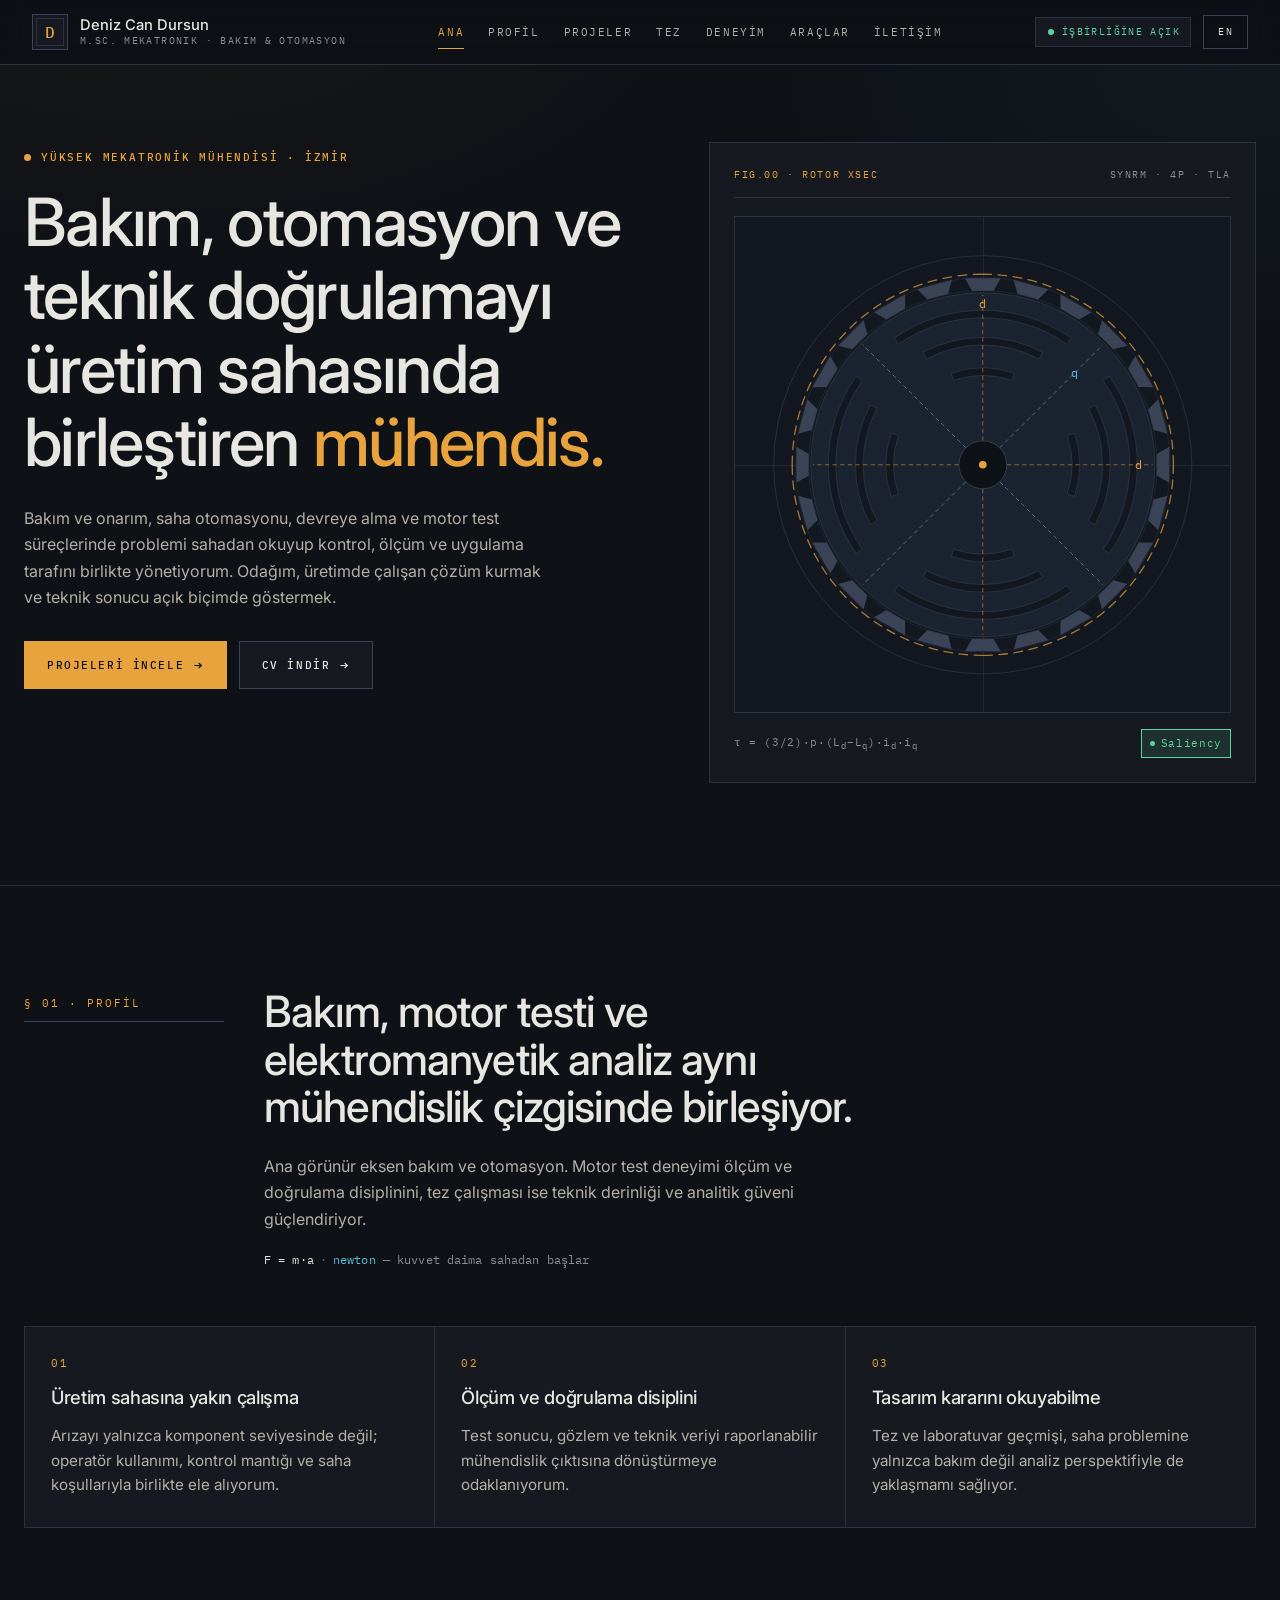
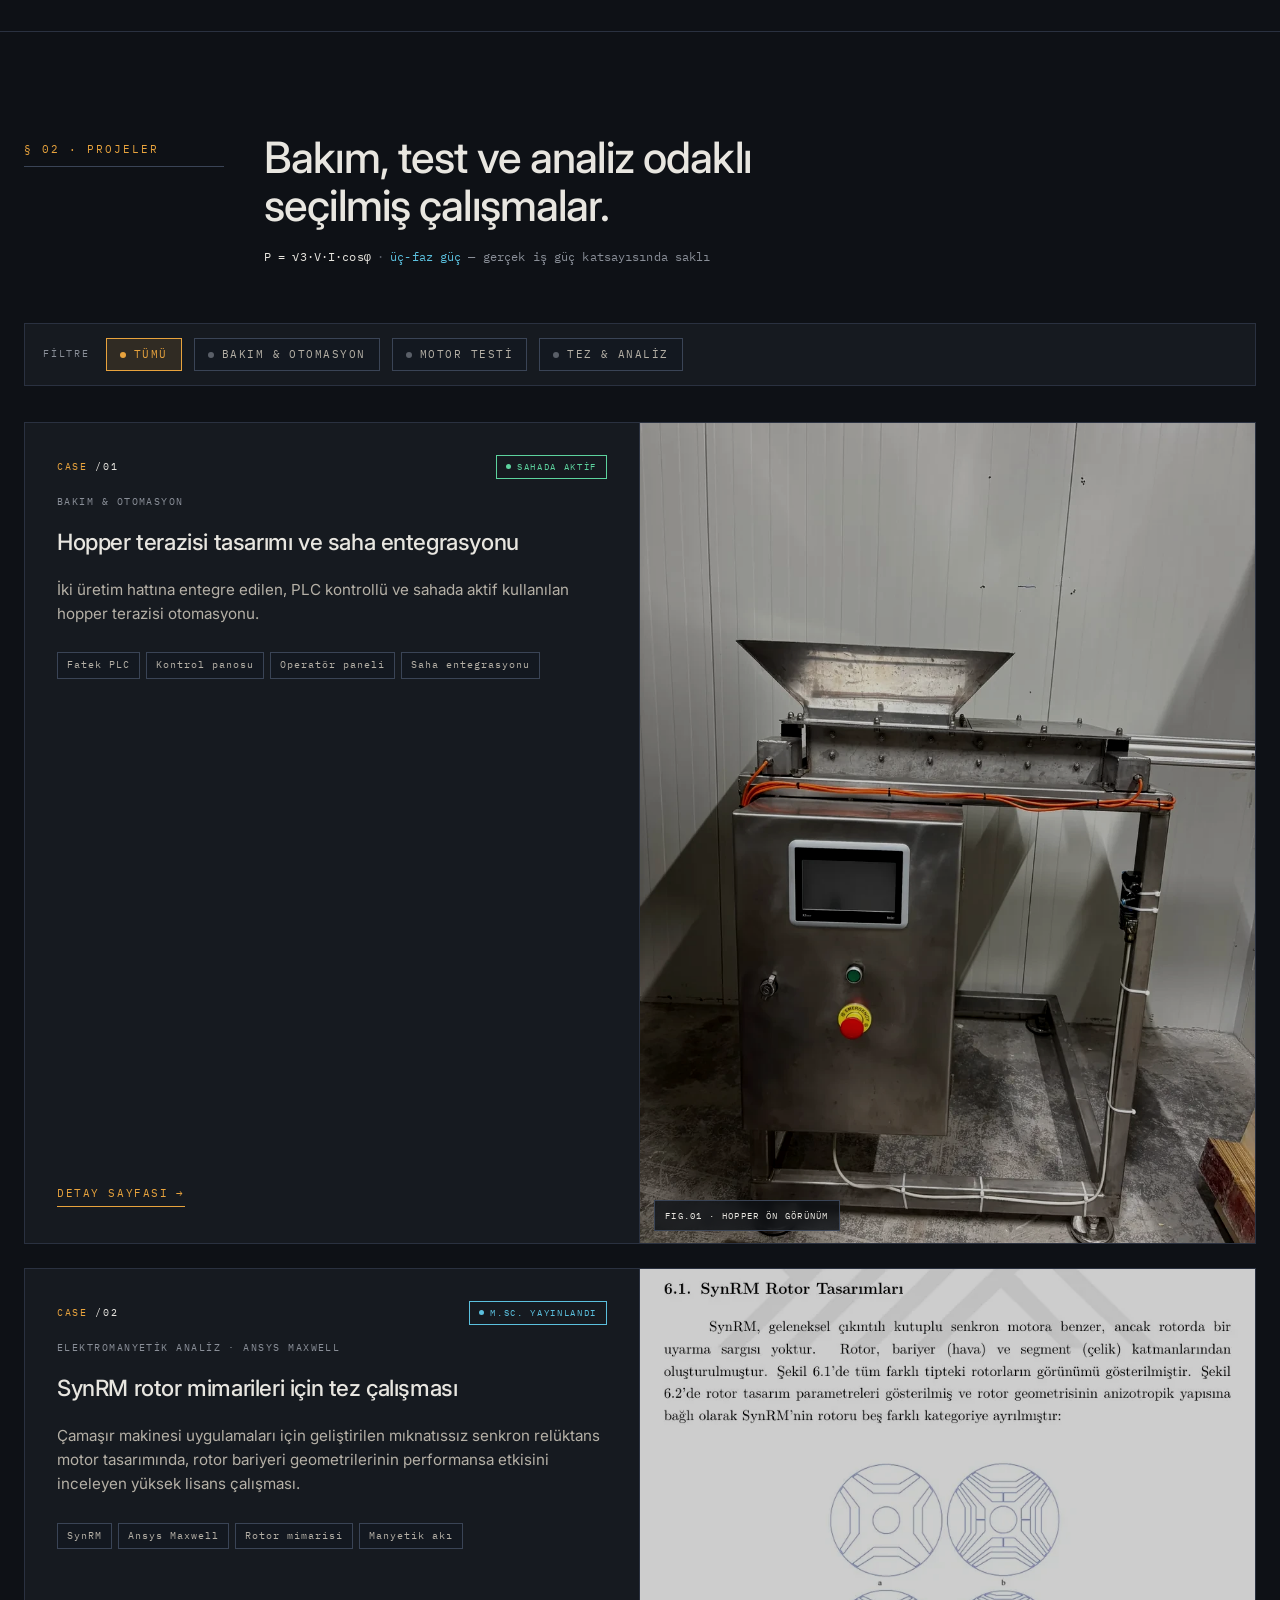
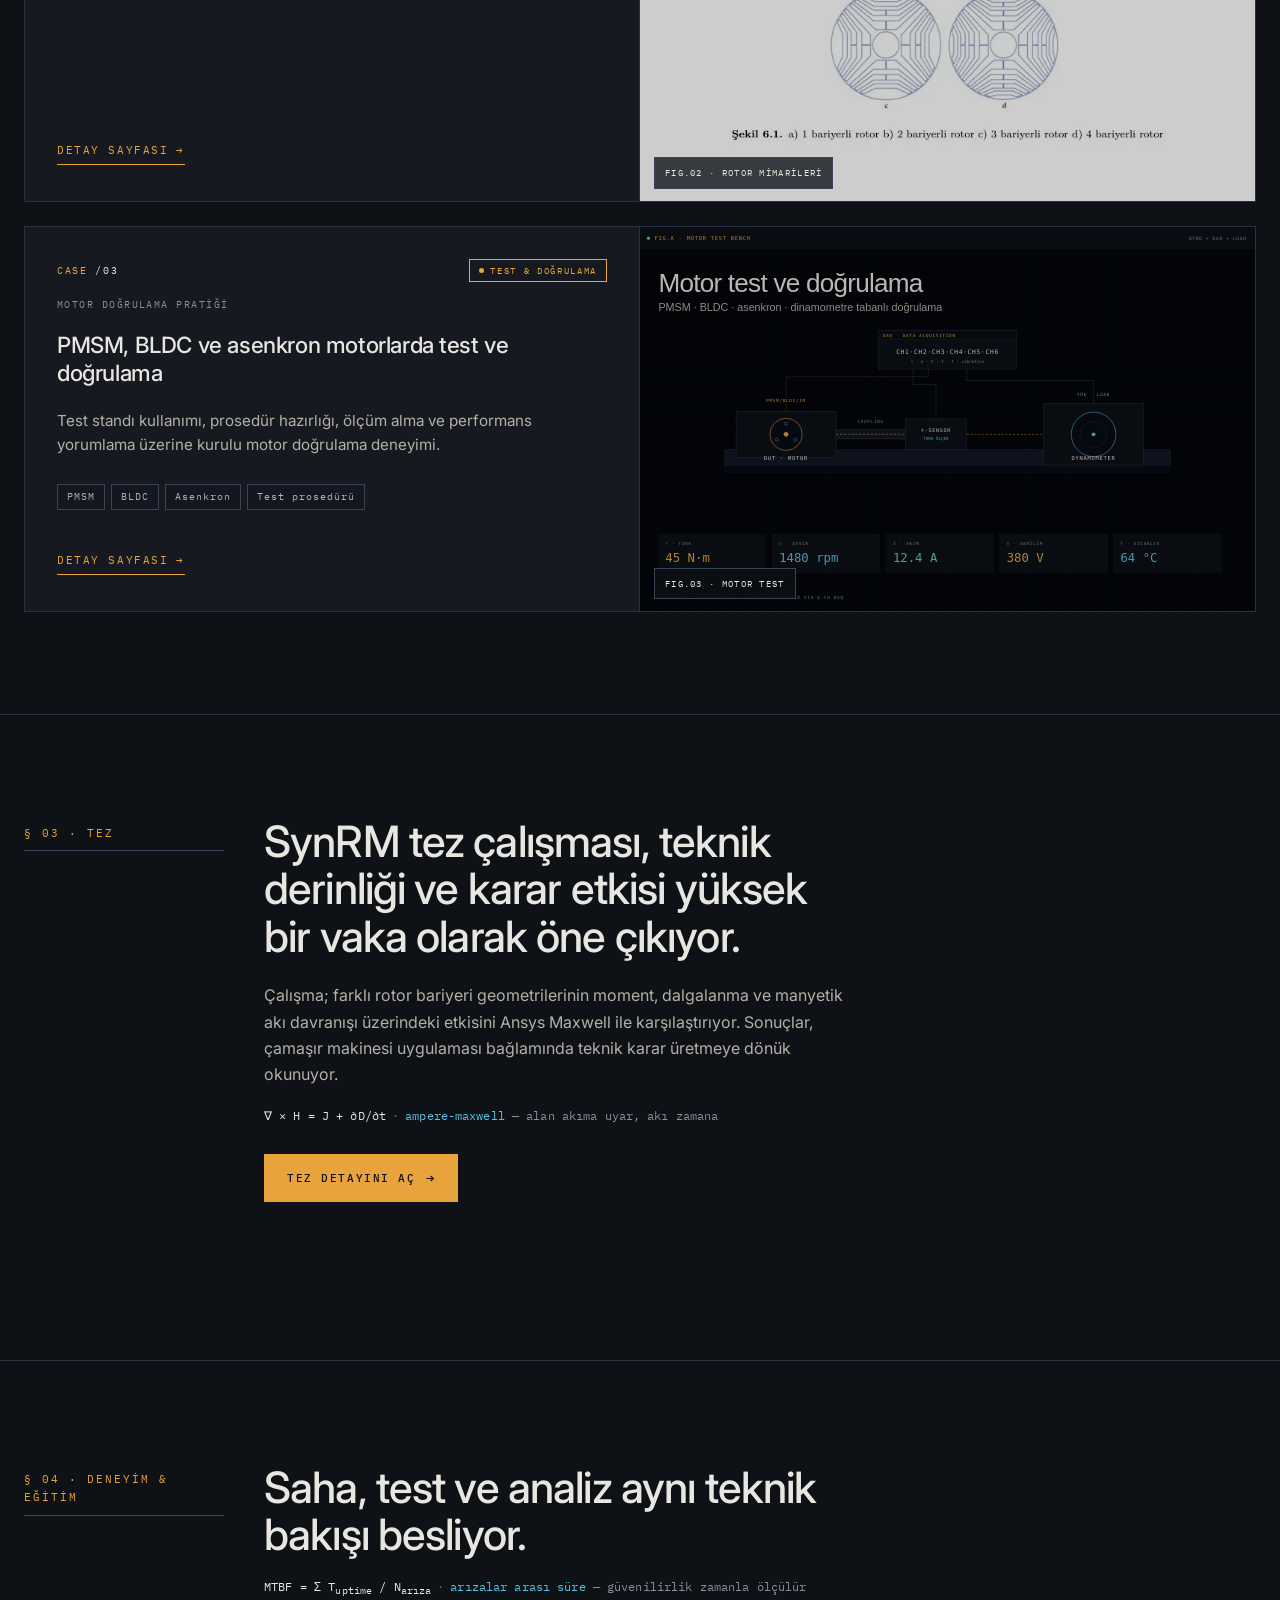
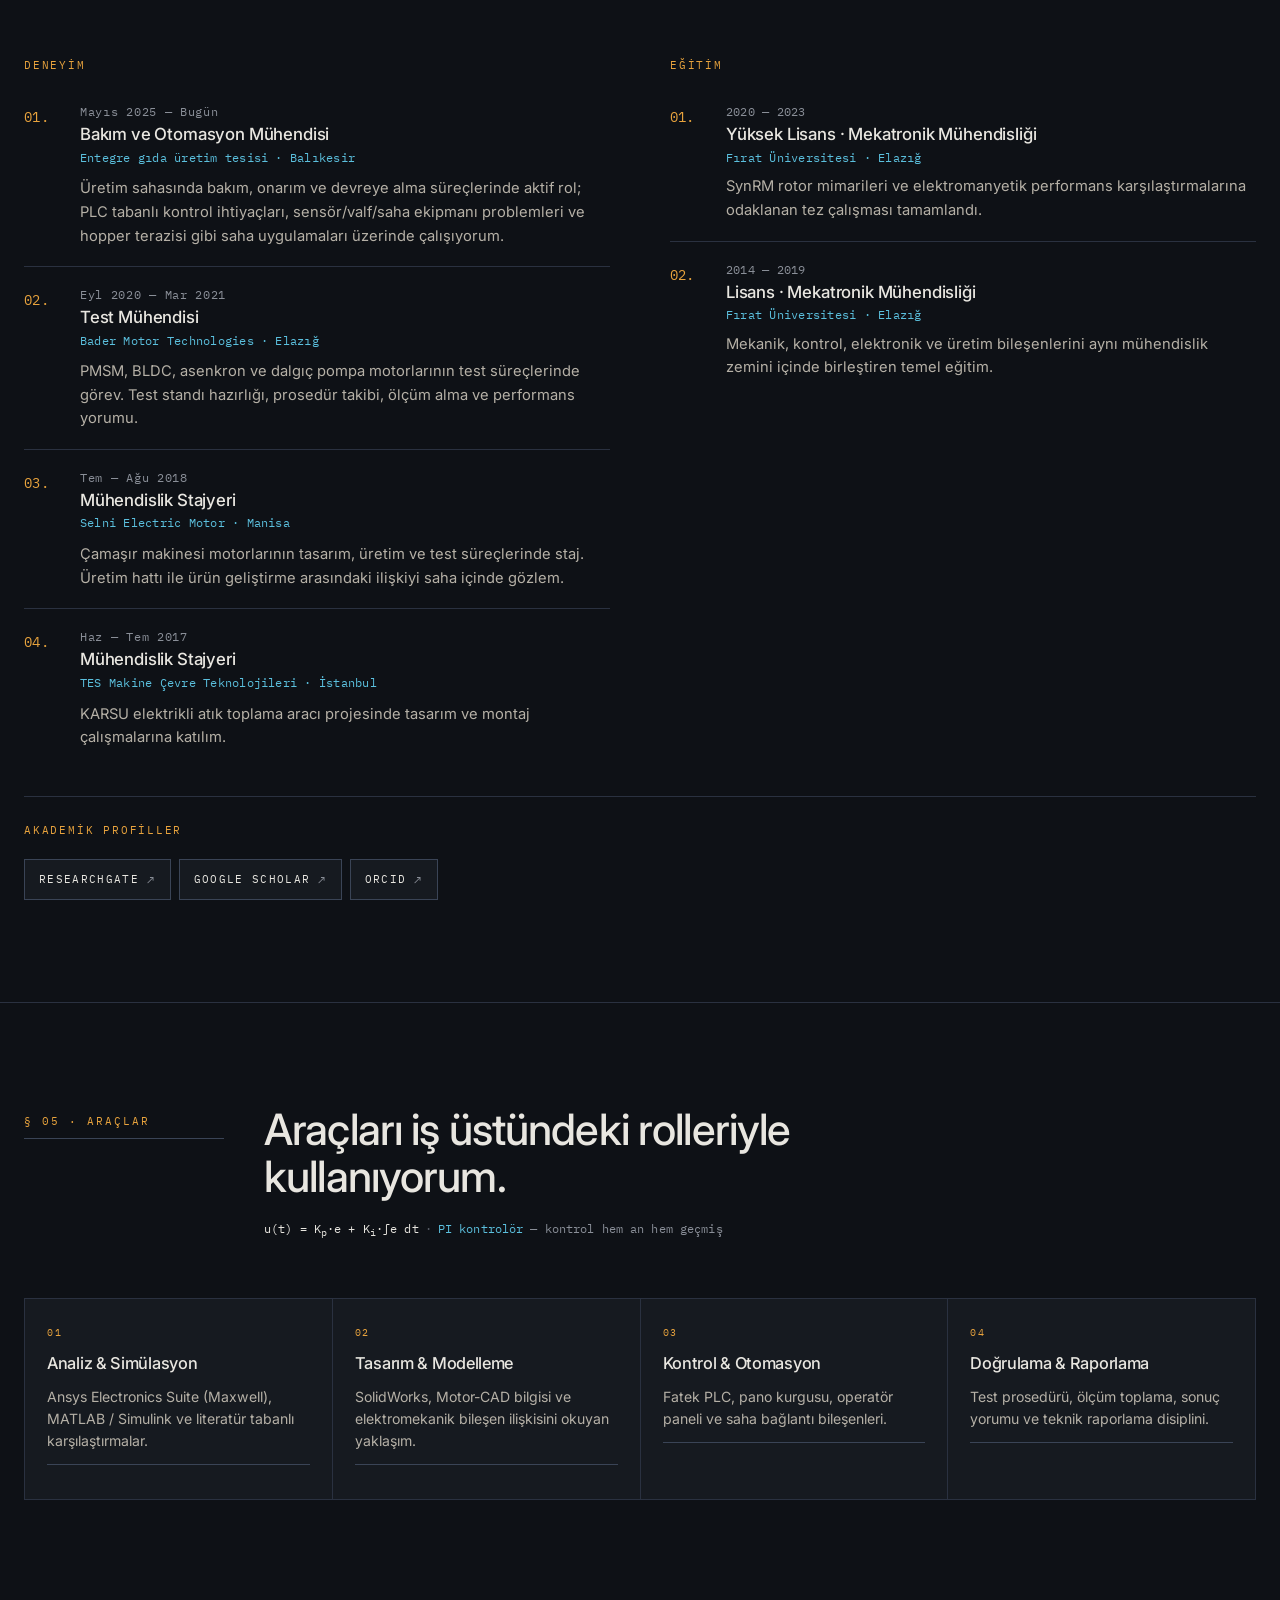
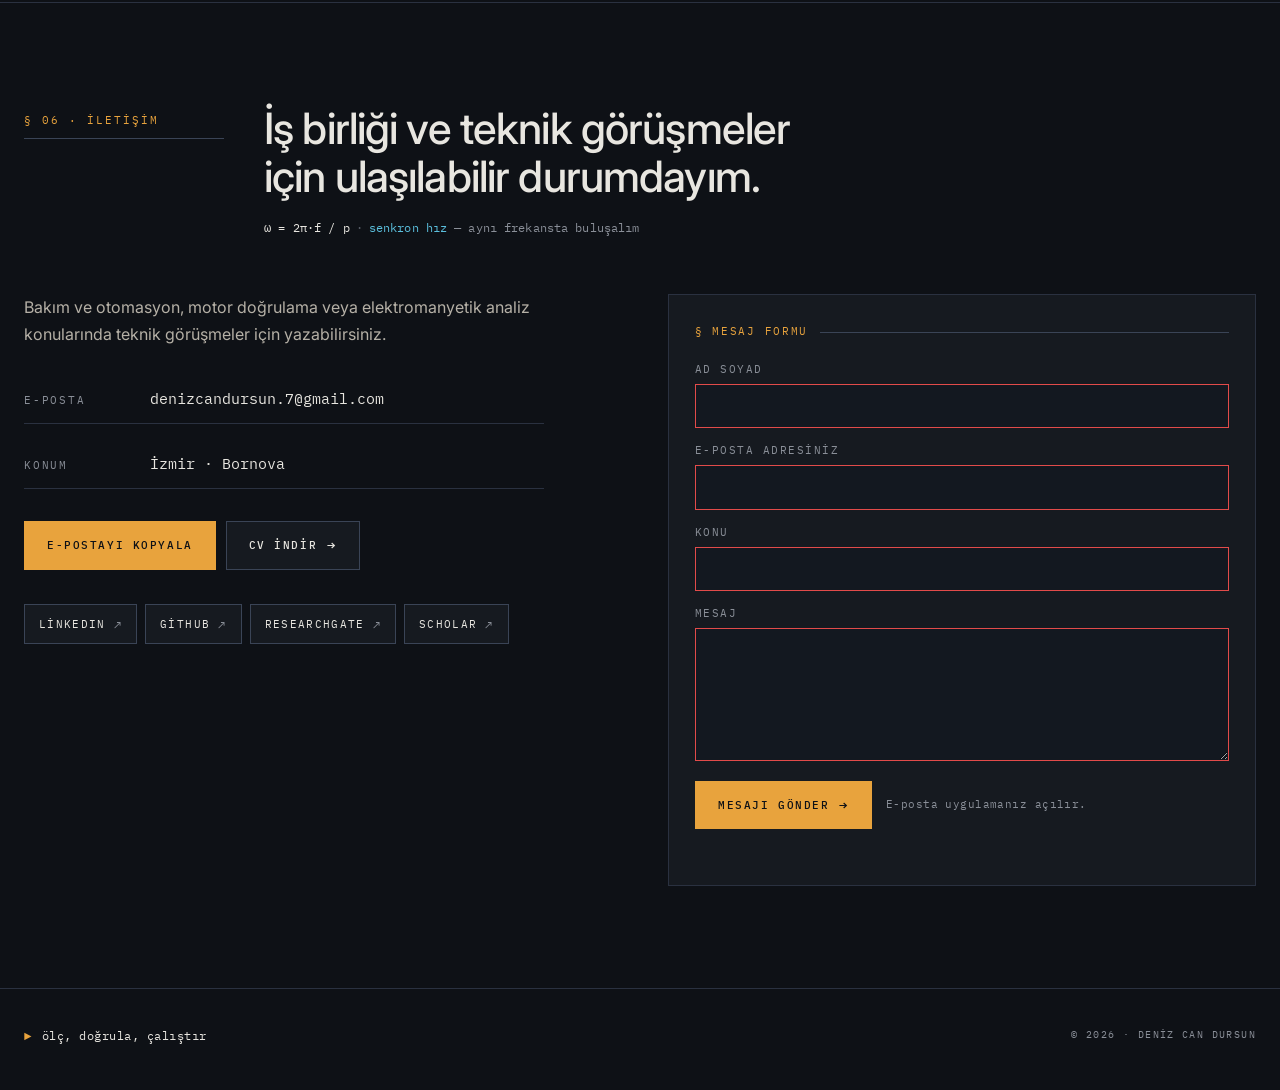
==== index.html @ 097ee840 "first commit" ====
<!DOCTYPE html>
<html lang="tr">
<head>
<meta charset="UTF-8" />
<meta name="viewport" content="width=device-width, initial-scale=1.0" />
<title>Deniz Can Dursun · Yüksek Mekatronik Mühendisi · Bakım ve Otomasyon</title>
<meta name="description" content="Bakım ve onarım, saha otomasyonu, devreye alma, motor testi ve elektromanyetik analiz odaklı mühendislik portfolyosu." />
<meta name="theme-color" content="#0E1116" />
<meta name="author" content="Deniz Can Dursun" />

<meta property="og:title" content="Deniz Can Dursun · Yüksek Mekatronik Mühendisi" />
<meta property="og:description" content="Bakım ve onarım, saha otomasyonu, devreye alma, motor testi ve elektromanyetik analiz odaklı mühendislik portfolyosu." />
<meta property="og:type" content="website" />
<meta property="og:url" content="https://denizcandursun.github.io/" />
<meta property="og:image" content="https://denizcandursun.github.io/assets/images/og/portfolio-cover.png" />
<meta property="og:locale" content="tr_TR" />

<meta name="twitter:card" content="summary_large_image" />
<meta name="twitter:title" content="Deniz Can Dursun · Yüksek Mekatronik Mühendisi" />
<meta name="twitter:description" content="Bakım ve onarım, saha otomasyonu, devreye alma, motor testi ve elektromanyetik analiz odaklı mühendislik portfolyosu." />

<link rel="canonical" href="https://denizcandursun.github.io/" />
<link rel="alternate" hreflang="tr" href="https://denizcandursun.github.io/" />
<link rel="alternate" hreflang="en" href="https://denizcandursun.github.io/en/" />
<link rel="alternate" hreflang="x-default" href="https://denizcandursun.github.io/" />

<link rel="icon" type="image/svg+xml" href="assets/images/favicon.svg" />
<link rel="preconnect" href="https://fonts.googleapis.com" />
<link rel="preconnect" href="https://fonts.gstatic.com" crossorigin />
<link href="https://fonts.googleapis.com/css2?family=Inter:wght@400;500;600&family=IBM+Plex+Mono:wght@400;500&display=swap" rel="stylesheet" />
<link rel="stylesheet" href="assets/css/site.css" />
<script defer src="assets/js/site.js"></script>

<script type="application/ld+json">
{"@context":"https://schema.org","@type":"Person","name":"Deniz Can Dursun","url":"https://denizcandursun.github.io/","jobTitle":"Yüksek Mekatronik Mühendisi · Bakım ve Otomasyon Mühendisi","description":"Bakım ve onarım, saha otomasyonu, devreye alma, motor testi ve elektromanyetik analiz odaklı mühendislik portfolyosu.","email":"mailto:denizcandursun.7@gmail.com","sameAs":["https://www.linkedin.com/in/deniz-can-dursun/","https://github.com/Denizcandursun","https://www.researchgate.net/profile/Deniz-Dursun?ev=hdr_xprf","https://orcid.org/0000-0001-8718-169X","https://scholar.google.com/citations?user=Bps6V8AAAAAJ"],"knowsAbout":["Maintenance Engineering","Industrial Automation","PLC-based Control","Motor Testing","Synchronous Reluctance Motor Analysis","Ansys Maxwell"]}
</script>
</head>
<body data-page="home">

<a class="skip-link" href="#pageRoot">İçeriğe geç</a>

<header class="topbar">
  <a class="brand" href="index.html" aria-label="Deniz Can Dursun · Ana Sayfa">
    <span class="brand-mark" aria-hidden="true">D</span>
    <span class="brand-text">
      <span class="brand-name">Deniz Can Dursun</span>
      <span class="brand-role">M.Sc. Mekatronik · Bakım &amp; Otomasyon</span>
    </span>
  </a>
  <nav class="desktop-nav" aria-label="Birincil gezinme">
    <a class="nav-link is-active" href="#home" data-section="home">Ana</a>
    <a class="nav-link" href="#profile" data-section="profile">Profil</a>
    <a class="nav-link" href="#projects" data-section="projects">Projeler</a>
    <a class="nav-link" href="#thesis" data-section="thesis">Tez</a>
    <a class="nav-link" href="#experience" data-section="experience">Deneyim</a>
    <a class="nav-link" href="#toolkit" data-section="toolkit">Araçlar</a>
    <a class="nav-link" href="#contact" data-section="contact">İletişim</a>
  </nav>
  <div class="topbar-actions">
    <span class="sys-status" aria-label="Sistem durumu">İşbirliğine açık</span>
    <a class="lang-toggle" href="en/index.html">EN</a>
    <button class="menu-toggle" id="menuToggle" type="button" aria-expanded="false" aria-controls="mobileDrawer" aria-label="Menü">
      <span></span><span></span><span></span>
    </button>
  </div>
</header>

<div class="mobile-drawer" id="mobileDrawer" data-open="false">
  <nav aria-label="Mobil gezinme">
    <a class="nav-link" href="#home" data-section="home">Ana</a>
    <a class="nav-link" href="#profile" data-section="profile">Profil</a>
    <a class="nav-link" href="#projects" data-section="projects">Projeler</a>
    <a class="nav-link" href="#thesis" data-section="thesis">Tez</a>
    <a class="nav-link" href="#experience" data-section="experience">Deneyim</a>
    <a class="nav-link" href="#toolkit" data-section="toolkit">Araçlar</a>
    <a class="nav-link" href="#contact" data-section="contact">İletişim</a>
  </nav>
</div>

<main id="pageRoot">

  <!-- ========================= HERO ========================= -->
  <section class="hero" id="home">
    <div class="container">
      <div class="hero-grid">
        <div class="hero-copy reveal">
          <div class="eyebrow">Yüksek Mekatronik Mühendisi · İzmir</div>
          <h1>Bakım, otomasyon ve teknik doğrulamayı üretim sahasında birleştiren <span class="amber">mühendis.</span></h1>
          <p class="lead">Bakım ve onarım, saha otomasyonu, devreye alma ve motor test süreçlerinde problemi sahadan okuyup kontrol, ölçüm ve uygulama tarafını birlikte yönetiyorum. Odağım, üretimde çalışan çözüm kurmak ve teknik sonucu açık biçimde göstermek.</p>

          <div class="hero-actions">
            <a class="btn btn-primary" href="#projects">Projeleri incele</a>
            <a class="btn" href="assets/docs/cv/deniz-can-dursun-cv-tr.pdf" download>CV indir</a>
          </div>
        </div>

        <aside class="hero-panel reveal" aria-label="SynRM rotor kesidi şematiği">
          <div class="hero-panel-head">
            <span class="id">FIG.00 · ROTOR XSEC</span>
            <span class="meta">SynRM · 4P · TLA</span>
          </div>
          <div class="hero-panel-frame">
            <svg class="rotor-svg" viewBox="0 0 400 400" role="img" aria-label="4 kutuplu senkron relüktans motor rotor kesidi şematiği, akı bariyerleri ve d-q eksenleriyle">
              <title>SynRM rotor kesidi</title>
              <desc>4 kutuplu senkron relüktans motor rotor kesidi: 24 stator dişi, 4 d-ekseni (turuncu) ve 4 q-ekseni (camgöbeği) dashed çizgilerle, her kutupta 3 nested akı bariyeri.</desc>

              <circle cx="200" cy="200" r="192" fill="none" stroke="var(--rule-strong)" stroke-width="0.5"/>
              <circle cx="200" cy="200" r="172" fill="none" stroke="var(--rule)" stroke-width="0.5"/>
              <g class="stator">
                <path d="M183.5 28.8L216.5 28.8L209.8 40.3L190.2 40.3Z" class="stator-tooth"/>
                <path d="M228.4 30.4L260.2 38.9L250.8 48.3L231.9 43.2Z" class="stator-tooth"/>
                <path d="M271.3 43.5L299.9 60.0L288.3 66.6L271.4 56.8Z" class="stator-tooth"/>
                <path d="M309.4 67.3L332.7 90.6L319.8 94.0L306.0 80.2Z" class="stator-tooth"/>
                <path d="M340.0 100.1L356.5 128.7L343.2 128.6L333.4 111.7Z" class="stator-tooth"/>
                <path d="M361.1 139.8L369.6 171.6L356.8 168.1L351.7 149.2Z" class="stator-tooth"/>
                <path d="M371.2 183.5L371.2 216.5L359.7 209.8L359.7 190.2Z" class="stator-tooth"/>
                <path d="M369.6 228.4L361.1 260.2L351.7 250.8L356.8 231.9Z" class="stator-tooth"/>
                <path d="M356.5 271.3L340.0 299.9L333.4 288.3L343.2 271.4Z" class="stator-tooth"/>
                <path d="M332.7 309.4L309.4 332.7L306.0 319.8L319.8 306.0Z" class="stator-tooth"/>
                <path d="M299.9 340.0L271.3 356.5L271.4 343.2L288.3 333.4Z" class="stator-tooth"/>
                <path d="M260.2 361.1L228.4 369.6L231.9 356.8L250.8 351.7Z" class="stator-tooth"/>
                <path d="M216.5 371.2L183.5 371.2L190.2 359.7L209.8 359.7Z" class="stator-tooth"/>
                <path d="M171.6 369.6L139.8 361.1L149.2 351.7L168.1 356.8Z" class="stator-tooth"/>
                <path d="M128.7 356.5L100.1 340.0L111.7 333.4L128.6 343.2Z" class="stator-tooth"/>
                <path d="M90.6 332.7L67.3 309.4L80.2 306.0L94.0 319.8Z" class="stator-tooth"/>
                <path d="M60.0 299.9L43.5 271.3L56.8 271.4L66.6 288.3Z" class="stator-tooth"/>
                <path d="M38.9 260.2L30.4 228.4L43.2 231.9L48.3 250.8Z" class="stator-tooth"/>
                <path d="M28.8 216.5L28.8 183.5L40.3 190.2L40.3 209.8Z" class="stator-tooth"/>
                <path d="M30.4 171.6L38.9 139.8L48.3 149.2L43.2 168.1Z" class="stator-tooth"/>
                <path d="M43.5 128.7L60.0 100.1L66.6 111.7L56.8 128.6Z" class="stator-tooth"/>
                <path d="M67.3 90.6L90.6 67.3L94.0 80.2L80.2 94.0Z" class="stator-tooth"/>
                <path d="M100.1 60.0L128.7 43.5L128.6 56.8L111.7 66.6Z" class="stator-tooth"/>
                <path d="M139.8 38.9L171.6 30.4L168.1 43.2L149.2 48.3Z" class="stator-tooth"/>
              </g>
              <circle cx="200" cy="200" r="160" fill="none" stroke="var(--rule)" stroke-width="0.5"/>
              <circle cx="200" cy="200" r="158" class="rotor-iron"/>
              <path d="M118.6 83.7A142 142 0 0 1 281.4 83.7L277.4 89.4A135 135 0 0 0 122.6 89.4Z" class="flux-barrier"/>
              <path d="M145.1 96.7A117 117 0 0 1 254.9 96.7L251.6 102.9A110 110 0 0 0 148.4 102.9Z" class="flux-barrier"/>
              <path d="M171.0 115.8A89 89 0 0 1 229.0 115.8L226.7 122.5A82 82 0 0 0 173.3 122.5Z" class="flux-barrier"/>
              <path d="M316.3 118.6A142 142 0 0 1 316.3 281.4L310.6 277.4A135 135 0 0 0 310.6 122.6Z" class="flux-barrier"/>
              <path d="M303.3 145.1A117 117 0 0 1 303.3 254.9L297.1 251.6A110 110 0 0 0 297.1 148.4Z" class="flux-barrier"/>
              <path d="M284.2 171.0A89 89 0 0 1 284.2 229.0L277.5 226.7A82 82 0 0 0 277.5 173.3Z" class="flux-barrier"/>
              <path d="M281.4 316.3A142 142 0 0 1 118.6 316.3L122.6 310.6A135 135 0 0 0 277.4 310.6Z" class="flux-barrier"/>
              <path d="M254.9 303.3A117 117 0 0 1 145.1 303.3L148.4 297.1A110 110 0 0 0 251.6 297.1Z" class="flux-barrier"/>
              <path d="M229.0 284.2A89 89 0 0 1 171.0 284.2L173.3 277.5A82 82 0 0 0 226.7 277.5Z" class="flux-barrier"/>
              <path d="M83.7 281.4A142 142 0 0 1 83.7 118.6L89.4 122.6A135 135 0 0 0 89.4 277.4Z" class="flux-barrier"/>
              <path d="M96.7 254.9A117 117 0 0 1 96.7 145.1L102.9 148.4A110 110 0 0 0 102.9 251.6Z" class="flux-barrier"/>
              <path d="M115.8 229.0A89 89 0 0 1 115.8 171.0L122.5 173.3A82 82 0 0 0 122.5 226.7Z" class="flux-barrier"/>
              <line x1="200" y1="178" x2="200" y2="44" class="axis-d"/>
              <line x1="222" y1="200" x2="356" y2="200" class="axis-d"/>
              <line x1="200" y1="222" x2="200" y2="356" class="axis-d"/>
              <line x1="178" y1="200" x2="44" y2="200" class="axis-d"/>
              <line x1="215.6" y1="184.4" x2="310.3" y2="89.7" class="axis-q"/>
              <line x1="215.6" y1="215.6" x2="310.3" y2="310.3" class="axis-q"/>
              <line x1="184.4" y1="215.6" x2="89.7" y2="310.3" class="axis-q"/>
              <line x1="184.4" y1="184.4" x2="89.7" y2="89.7" class="axis-q"/>
              <path d="M200 25A175 175 0 0 1 375 200" class="flux-line"/>
              <path d="M375 200A175 175 0 0 1 200 375" class="flux-line delay1"/>
              <path d="M200 375A175 175 0 0 1 25 200" class="flux-line delay2"/>
              <path d="M25 200A175 175 0 0 1 200 25" class="flux-line delay3"/>
              <circle cx="200" cy="200" r="22" fill="var(--bg)" stroke="var(--rule-strong)" stroke-width="0.8"/>
              <circle cx="200" cy="200" r="3.5" class="center-mark"/>
              <text x="200" y="56" class="axis-label d" text-anchor="middle">d</text>
              <text x="344" y="200" class="axis-label d" text-anchor="middle" dominant-baseline="central">d</text>
              <text x="285" y="115" class="axis-label q" text-anchor="middle" dominant-baseline="central">q</text>
            </svg>
          </div>
          <div class="hero-panel-foot">
            <span><span class="eq">τ = (3/2)·p·(L<sub>d</sub>−L<sub>q</sub>)·i<sub>d</sub>·i<sub>q</sub></span></span>
            <span class="badge">Saliency</span>
          </div>
        </aside>
      </div>
    </div>
  </section>

  <!-- ========================= PROFİL ========================= -->
  <section class="profile-section" id="profile">
    <div class="container">
      <div class="section-head">
        <div class="panel-tab">
          <span class="panel-tab-num">§ 01 · PROFİL</span>
          <span class="panel-tab-bar"></span>
        </div>
        <div class="section-title reveal">
          <h2>Bakım, motor testi ve elektromanyetik analiz aynı mühendislik çizgisinde birleşiyor.</h2>
          <p class="lead">Ana görünür eksen bakım ve otomasyon. Motor test deneyimi ölçüm ve doğrulama disiplinini, tez çalışması ise teknik derinliği ve analitik güveni güçlendiriyor.</p>
          <div class="signature">
            <span class="eq">F = m·a</span><span class="dash">·</span><span class="term">newton</span> — kuvvet daima sahadan başlar
          </div>
        </div>
      </div>

      <div class="focus-grid">
        <article class="focus-card reveal" data-num="01">
          <h3>Üretim sahasına yakın çalışma</h3>
          <p>Arızayı yalnızca komponent seviyesinde değil; operatör kullanımı, kontrol mantığı ve saha koşullarıyla birlikte ele alıyorum.</p>
        </article>
        <article class="focus-card reveal" data-num="02">
          <h3>Ölçüm ve doğrulama disiplini</h3>
          <p>Test sonucu, gözlem ve teknik veriyi raporlanabilir mühendislik çıktısına dönüştürmeye odaklanıyorum.</p>
        </article>
        <article class="focus-card reveal" data-num="03">
          <h3>Tasarım kararını okuyabilme</h3>
          <p>Tez ve laboratuvar geçmişi, saha problemine yalnızca bakım değil analiz perspektifiyle de yaklaşmamı sağlıyor.</p>
        </article>
      </div>
    </div>
  </section>

  <!-- ========================= PROJELER ========================= -->
  <section class="projects-section" id="projects">
    <div class="container">
      <div class="section-head">
        <div class="panel-tab">
          <span class="panel-tab-num">§ 02 · PROJELER</span>
          <span class="panel-tab-bar"></span>
        </div>
        <div class="section-title reveal">
          <h2>Bakım, test ve analiz odaklı seçilmiş çalışmalar.</h2>
          <div class="signature">
            <span class="eq">P = √3·V·I·cosφ</span><span class="dash">·</span><span class="term">üç-faz güç</span> — gerçek iş güç katsayısında saklı
          </div>
        </div>
      </div>

      <div class="projects-toolbar" role="toolbar" aria-label="Proje filtresi">
        <span class="toolbar-label">Filtre</span>
        <button class="filter-btn" type="button" data-filter="all" aria-pressed="true">Tümü</button>
        <button class="filter-btn" type="button" data-filter="automation" aria-pressed="false">Bakım &amp; Otomasyon</button>
        <button class="filter-btn" type="button" data-filter="testing" aria-pressed="false">Motor Testi</button>
        <button class="filter-btn" type="button" data-filter="analysis" aria-pressed="false">Tez &amp; Analiz</button>
      </div>

      <div class="project-list">

        <article class="project-card reveal" data-category="automation">
          <div class="project-text">
            <div class="project-card-head">
              <span class="project-num">CASE <span>/01</span></span>
              <span class="project-status commissioned">Sahada aktif</span>
            </div>
            <div class="project-kicker">Bakım &amp; Otomasyon</div>
            <h3>Hopper terazisi tasarımı ve saha entegrasyonu</h3>
            <p class="project-summary">İki üretim hattına entegre edilen, PLC kontrollü ve sahada aktif kullanılan hopper terazisi otomasyonu.</p>
            <div class="project-tags">
              <span class="project-tag">Fatek PLC</span>
              <span class="project-tag">Kontrol panosu</span>
              <span class="project-tag">Operatör paneli</span>
              <span class="project-tag">Saha entegrasyonu</span>
            </div>
            <a class="project-cta" href="projects/hopper-scale.html">Detay sayfası</a>
          </div>
          <figure class="project-visual">
            <img src="assets/images/projects/hooper-front.webp" alt="Hopper terazisi tasarımı" loading="lazy" width="800" height="600" />
            <figcaption class="visual-caption">
              <span>FIG.01 · HOPPER ÖN GÖRÜNÜM</span>
            </figcaption>
          </figure>
        </article>

        <article class="project-card reveal" data-category="analysis">
          <div class="project-text">
            <div class="project-card-head">
              <span class="project-num">CASE <span>/02</span></span>
              <span class="project-status analysis">M.Sc. yayınlandı</span>
            </div>
            <div class="project-kicker">Elektromanyetik analiz · Ansys Maxwell</div>
            <h3>SynRM rotor mimarileri için tez çalışması</h3>
            <p class="project-summary">Çamaşır makinesi uygulamaları için geliştirilen mıknatıssız senkron relüktans motor tasarımında, rotor bariyeri geometrilerinin performansa etkisini inceleyen yüksek lisans çalışması.</p>
            <div class="project-tags">
              <span class="project-tag">SynRM</span>
              <span class="project-tag">Ansys Maxwell</span>
              <span class="project-tag">Rotor mimarisi</span>
              <span class="project-tag">Manyetik akı</span>
            </div>
            <a class="project-cta" href="projects/synrm-thesis-case-study.html">Detay sayfası</a>
          </div>
          <figure class="project-visual">
            <img src="assets/images/projects/thesis-rotor-architectures.webp" alt="SynRM rotor mimarileri" loading="lazy" width="800" height="600" />
            <figcaption class="visual-caption">
              <span>FIG.02 · ROTOR MİMARİLERİ</span>
            </figcaption>
          </figure>
        </article>

        <article class="project-card reveal" data-category="testing">
          <div class="project-text">
            <div class="project-card-head">
              <span class="project-num">CASE <span>/03</span></span>
              <span class="project-status testing">Test &amp; doğrulama</span>
            </div>
            <div class="project-kicker">Motor doğrulama pratiği</div>
            <h3>PMSM, BLDC ve asenkron motorlarda test ve doğrulama</h3>
            <p class="project-summary">Test standı kullanımı, prosedür hazırlığı, ölçüm alma ve performans yorumlama üzerine kurulu motor doğrulama deneyimi.</p>
            <div class="project-tags">
              <span class="project-tag">PMSM</span>
              <span class="project-tag">BLDC</span>
              <span class="project-tag">Asenkron</span>
              <span class="project-tag">Test prosedürü</span>
            </div>
            <a class="project-cta" href="projects/motor-testing-work.html">Detay sayfası</a>
          </div>
          <figure class="project-visual">
            <img src="assets/images/projects/motor-testing-hero.svg" alt="Motor test ve doğrulama" loading="lazy" width="800" height="600" />
            <figcaption class="visual-caption">
              <span>FIG.03 · MOTOR TEST</span>
            </figcaption>
          </figure>
        </article>

      </div>
    </div>
  </section>

  <!-- ========================= TEZ ========================= -->
  <section class="thesis-section" id="thesis">
    <div class="container">
      <div class="section-head">
        <div class="panel-tab">
          <span class="panel-tab-num">§ 03 · TEZ</span>
          <span class="panel-tab-bar"></span>
        </div>
        <div class="section-title reveal">
          <h2>SynRM tez çalışması, teknik derinliği ve karar etkisi yüksek bir vaka olarak öne çıkıyor.</h2>
          <p class="lead">Çalışma; farklı rotor bariyeri geometrilerinin moment, dalgalanma ve manyetik akı davranışı üzerindeki etkisini Ansys Maxwell ile karşılaştırıyor. Sonuçlar, çamaşır makinesi uygulaması bağlamında teknik karar üretmeye dönük okunuyor.</p>
          <div class="signature">
            <span class="eq">∇ × H = J + ∂D/∂t</span><span class="dash">·</span><span class="term">ampere-maxwell</span> — alan akıma uyar, akı zamana
          </div>
          <div class="hero-actions" style="margin-top: 28px;">
            <a class="btn btn-primary" href="projects/synrm-thesis-case-study.html">Tez detayını aç</a>
          </div>
        </div>
      </div>
    </div>
  </section>

  <!-- ========================= DENEYİM & EĞİTİM ========================= -->
  <section class="experience-section" id="experience">
    <div class="container">
      <div class="section-head">
        <div class="panel-tab">
          <span class="panel-tab-num">§ 04 · DENEYİM &amp; EĞİTİM</span>
          <span class="panel-tab-bar"></span>
        </div>
        <div class="section-title reveal">
          <h2>Saha, test ve analiz aynı teknik bakışı besliyor.</h2>
          <div class="signature">
            <span class="eq">MTBF = Σ T<sub>uptime</sub> / N<sub>arıza</sub></span><span class="dash">·</span><span class="term">arızalar arası süre</span> — güvenilirlik zamanla ölçülür
          </div>
        </div>
      </div>

      <div class="exp-edu-grid reveal">
        <div class="exp-col">
          <div class="exp-section-label">DENEYİM</div>
          <ol class="experience-timeline">
            <li class="exp-item">
              <div class="exp-num"></div>
              <div class="exp-period">Mayıs 2025 — Bugün</div>
              <div class="exp-body">
                <h3>Bakım ve Otomasyon Mühendisi</h3>
                <div class="exp-company">Entegre gıda üretim tesisi · Balıkesir</div>
                <p>Üretim sahasında bakım, onarım ve devreye alma süreçlerinde aktif rol; PLC tabanlı kontrol ihtiyaçları, sensör/valf/saha ekipmanı problemleri ve hopper terazisi gibi saha uygulamaları üzerinde çalışıyorum.</p>
              </div>
            </li>
            <li class="exp-item">
              <div class="exp-num"></div>
              <div class="exp-period">Eyl 2020 — Mar 2021</div>
              <div class="exp-body">
                <h3>Test Mühendisi</h3>
                <div class="exp-company">Bader Motor Technologies · Elazığ</div>
                <p>PMSM, BLDC, asenkron ve dalgıç pompa motorlarının test süreçlerinde görev. Test standı hazırlığı, prosedür takibi, ölçüm alma ve performans yorumu.</p>
              </div>
            </li>
            <li class="exp-item">
              <div class="exp-num"></div>
              <div class="exp-period">Tem — Ağu 2018</div>
              <div class="exp-body">
                <h3>Mühendislik Stajyeri</h3>
                <div class="exp-company">Selni Electric Motor · Manisa</div>
                <p>Çamaşır makinesi motorlarının tasarım, üretim ve test süreçlerinde staj. Üretim hattı ile ürün geliştirme arasındaki ilişkiyi saha içinde gözlem.</p>
              </div>
            </li>
            <li class="exp-item">
              <div class="exp-num"></div>
              <div class="exp-period">Haz — Tem 2017</div>
              <div class="exp-body">
                <h3>Mühendislik Stajyeri</h3>
                <div class="exp-company">TES Makine Çevre Teknolojileri · İstanbul</div>
                <p>KARSU elektrikli atık toplama aracı projesinde tasarım ve montaj çalışmalarına katılım.</p>
              </div>
            </li>
          </ol>
        </div>

        <div class="edu-col">
          <div class="exp-section-label">EĞİTİM</div>
          <ol class="education-list">
            <li class="degree">
              <div class="degree-num"></div>
              <div class="degree-period">2020 — 2023</div>
              <div class="degree-body">
                <h3>Yüksek Lisans · Mekatronik Mühendisliği</h3>
                <div class="degree-inst">Fırat Üniversitesi · Elazığ</div>
                <p>SynRM rotor mimarileri ve elektromanyetik performans karşılaştırmalarına odaklanan tez çalışması tamamlandı.</p>
              </div>
            </li>
            <li class="degree">
              <div class="degree-num"></div>
              <div class="degree-period">2014 — 2019</div>
              <div class="degree-body">
                <h3>Lisans · Mekatronik Mühendisliği</h3>
                <div class="degree-inst">Fırat Üniversitesi · Elazığ</div>
                <p>Mekanik, kontrol, elektronik ve üretim bileşenlerini aynı mühendislik zemini içinde birleştiren temel eğitim.</p>
              </div>
            </li>
          </ol>
        </div>
      </div>

      <div class="academic-links">
        <span class="academic-links-label">AKADEMİK PROFİLLER</span>
        <a class="social-chip" href="https://www.researchgate.net/profile/Deniz-Dursun?ev=hdr_xprf" target="_blank" rel="noreferrer noopener">ResearchGate</a>
        <a class="social-chip" href="https://scholar.google.com/citations?user=Bps6V8AAAAAJ" target="_blank" rel="noreferrer noopener">Google Scholar</a>
        <a class="social-chip" href="https://orcid.org/0000-0001-8718-169X" target="_blank" rel="noreferrer noopener">ORCID</a>
      </div>
    </div>
  </section>

  <!-- ========================= ARAÇLAR ========================= -->
  <section class="toolkit-section" id="toolkit">
    <div class="container">
      <div class="section-head">
        <div class="panel-tab">
          <span class="panel-tab-num">§ 05 · ARAÇLAR</span>
          <span class="panel-tab-bar"></span>
        </div>
        <div class="section-title reveal">
          <h2>Araçları iş üstündeki rolleriyle kullanıyorum.</h2>
          <div class="signature">
            <span class="eq">u(t) = K<sub>p</sub>·e + K<sub>i</sub>·∫e dt</span><span class="dash">·</span><span class="term">PI kontrolör</span> — kontrol hem an hem geçmiş
          </div>
        </div>
      </div>

      <div class="toolkit-grid">
        <article class="tool-card reveal" data-num="01">
          <h3>Analiz &amp; Simülasyon</h3>
          <p>Ansys Electronics Suite (Maxwell), MATLAB / Simulink ve literatür tabanlı karşılaştırmalar.</p>
          <span class="tool-card-bar"></span>
        </article>
        <article class="tool-card reveal" data-num="02">
          <h3>Tasarım &amp; Modelleme</h3>
          <p>SolidWorks, Motor-CAD bilgisi ve elektromekanik bileşen ilişkisini okuyan yaklaşım.</p>
          <span class="tool-card-bar"></span>
        </article>
        <article class="tool-card reveal" data-num="03">
          <h3>Kontrol &amp; Otomasyon</h3>
          <p>Fatek PLC, pano kurgusu, operatör paneli ve saha bağlantı bileşenleri.</p>
          <span class="tool-card-bar"></span>
        </article>
        <article class="tool-card reveal" data-num="04">
          <h3>Doğrulama &amp; Raporlama</h3>
          <p>Test prosedürü, ölçüm toplama, sonuç yorumu ve teknik raporlama disiplini.</p>
          <span class="tool-card-bar"></span>
        </article>
      </div>
    </div>
  </section>

  <!-- ========================= İLETİŞİM ========================= -->
  <section class="contact-section" id="contact">
    <div class="container">
      <div class="section-head">
        <div class="panel-tab">
          <span class="panel-tab-num">§ 06 · İLETİŞİM</span>
          <span class="panel-tab-bar"></span>
        </div>
        <div class="section-title reveal">
          <h2>İş birliği ve teknik görüşmeler için ulaşılabilir durumdayım.</h2>
          <div class="signature">
            <span class="eq">ω = 2π·f / p</span><span class="dash">·</span><span class="term">senkron hız</span> — aynı frekansta buluşalım
          </div>
        </div>
      </div>

      <div class="contact-block reveal">
        <div class="contact-grid-split">
          <div class="contact-info-col">
            <p class="lead">Bakım ve otomasyon, motor doğrulama veya elektromanyetik analiz konularında teknik görüşmeler için yazabilirsiniz.</p>
            <div class="contact-row-simple">
              <span class="row-label">E-posta</span>
              <span class="row-value"><a href="mailto:denizcandursun.7@gmail.com">denizcandursun.7@gmail.com</a></span>
            </div>
            <div class="contact-row-simple">
              <span class="row-label">Konum</span>
              <span class="row-value">İzmir · Bornova</span>
            </div>
            <div class="contact-actions-row">
              <button class="btn btn-primary no-arrow" type="button" id="copyEmail" data-email="denizcandursun.7@gmail.com">E-postayı kopyala</button>
              <a class="btn" href="assets/docs/cv/deniz-can-dursun-cv-tr.pdf" download>CV indir</a>
            </div>
            <div class="social-row">
              <a class="social-chip" href="https://www.linkedin.com/in/deniz-can-dursun/" target="_blank" rel="noreferrer noopener">LinkedIn</a>
              <a class="social-chip" href="https://github.com/Denizcandursun" target="_blank" rel="noreferrer noopener">GitHub</a>
              <a class="social-chip" href="https://www.researchgate.net/profile/Deniz-Dursun?ev=hdr_xprf" target="_blank" rel="noreferrer noopener">ResearchGate</a>
              <a class="social-chip" href="https://scholar.google.com/citations?user=Bps6V8AAAAAJ" target="_blank" rel="noreferrer noopener">Scholar</a>
            </div>
          </div>

          <div class="contact-form-col">
            <div class="form-tab">
              <span class="form-tab-num">§ MESAJ FORMU</span>
              <span class="form-tab-bar"></span>
            </div>
            <form class="contact-form" id="contactForm" data-target-email="denizcandursun.7@gmail.com" novalidate>
              <div class="form-row">
                <label class="form-label" for="cf-name">Ad Soyad</label>
                <input class="form-input" type="text" id="cf-name" name="name" required autocomplete="name" />
              </div>
              <div class="form-row">
                <label class="form-label" for="cf-email">E-posta adresiniz</label>
                <input class="form-input" type="email" id="cf-email" name="email" required autocomplete="email" />
              </div>
              <div class="form-row">
                <label class="form-label" for="cf-subject">Konu</label>
                <input class="form-input" type="text" id="cf-subject" name="subject" required />
              </div>
              <div class="form-row">
                <label class="form-label" for="cf-message">Mesaj</label>
                <textarea class="form-input form-textarea" id="cf-message" name="message" rows="5" required></textarea>
              </div>
              <div class="form-actions">
                <button class="btn btn-primary" type="submit">Mesajı gönder</button>
                <span class="form-hint">E-posta uygulamanız açılır.</span>
              </div>
              <div class="form-status" id="cf-status" role="status" aria-live="polite"></div>
            </form>
          </div>
        </div>
      </div>
    </div>
  </section>

</main>

<footer class="site-footer">
  <div class="container">
    <div class="footer-grid">
      <p class="footer-motto">ölç, doğrula, çalıştır</p>
      <p class="footer-meta">© 2026 · Deniz Can Dursun</p>
    </div>
  </div>
</footer>

<div class="toast" id="toast" role="status" aria-live="polite"
  data-success-text="E-posta adresi kopyalandı."
  data-error-text="Kopyalama başarısız. Lütfen elle kopyalayın.">E-posta adresi kopyalandı.</div>

</body>
</html>
---- assets/css/site.css ----
/* =====================================================================
   Deniz Can Dursun · Portfolio V7
   Design language: HMI / Industrial Console (dark)
   Identity: control panel + datasheet + technical drawing fingerprint
   Color: deep charcoal + safety amber + process cyan + status green
   ===================================================================== */

:root {
  /* HMI surfaces */
  --bg: #0E1116;
  --bg-2: #131820;
  --surface: #161A20;
  --surface-2: #1B2230;
  --surface-3: #20283A;
  --rule: #2A3140;
  --rule-strong: #3A4456;
  --grid: #1B2230;

  /* Text */
  --text: #E8E6E0;
  --text-2: #B5B0A6;
  --muted: #8A8F98;
  --dim: #5A5F68;

  /* Accents (HMI semantic) */
  --amber: #E8A33D;
  --amber-soft: rgba(232, 163, 61, 0.12);
  --amber-hover: #F4B454;
  --green: #5DD39E;
  --green-soft: rgba(93, 211, 158, 0.12);
  --cyan: #5BC0DE;
  --cyan-soft: rgba(91, 192, 222, 0.10);
  --red: #E24B4A;

  /* Type */
  --font-sans: "Inter", system-ui, -apple-system, "Segoe UI", sans-serif;
  --font-mono: "IBM Plex Mono", "JetBrains Mono", "SF Mono", Menlo, monospace;
  --font-display: "Inter", system-ui, sans-serif;

  /* Layout */
  --container: min(1280px, calc(100vw - 48px));
  --container-narrow: min(960px, calc(100vw - 48px));
  --transition: 200ms cubic-bezier(0.2, 0.7, 0.2, 1);
  --t-slow: 380ms cubic-bezier(0.2, 0.7, 0.2, 1);

  /* Effects */
  --shadow-md: 0 8px 24px -10px rgba(0, 0, 0, 0.5);
  --shadow-lg: 0 24px 60px -20px rgba(0, 0, 0, 0.65);
  --glow-amber: 0 0 20px -5px rgba(232, 163, 61, 0.45);
  --glow-green: 0 0 14px -3px rgba(93, 211, 158, 0.5);
}

/* ---------- reset / base ---------- */
*, *::before, *::after { box-sizing: border-box; }
html { scroll-behavior: smooth; -webkit-text-size-adjust: 100%; }
@media (prefers-reduced-motion: reduce) {
  html { scroll-behavior: auto; }
  *, *::before, *::after {
    animation-duration: 0.01ms !important;
    animation-iteration-count: 1 !important;
    transition-duration: 0.01ms !important;
  }
}

body {
  margin: 0;
  min-height: 100vh;
  background: var(--bg);
  color: var(--text);
  font-family: var(--font-sans);
  font-size: 16px;
  line-height: 1.65;
  -webkit-font-smoothing: antialiased;
  text-rendering: optimizeLegibility;
  overflow-x: hidden;

  /* Subtle HMI grid background — auto-adjusts to viewport */
  background-image:
    linear-gradient(var(--grid) 0.5px, transparent 0.5px),
    linear-gradient(90deg, var(--grid) 0.5px, transparent 0.5px),
    radial-gradient(ellipse 80% 60% at 12% -5%, rgba(232, 163, 61, 0.06), transparent 55%),
    radial-gradient(ellipse 60% 50% at 95% 8%, rgba(91, 192, 222, 0.05), transparent 60%);
  background-size: 32px 32px, 32px 32px, 100% 100%, 100% 100%;
  background-attachment: fixed;
}

body.menu-open { overflow: hidden; }

img, svg { display: block; max-width: 100%; }
a { color: inherit; text-decoration: none; }
button, input, textarea, select { font: inherit; color: inherit; }
button { cursor: pointer; background: none; border: 0; padding: 0; }

a:focus-visible,
button:focus-visible {
  outline: 2px solid var(--amber);
  outline-offset: 3px;
  border-radius: 2px;
}

::selection { background: var(--amber); color: var(--bg); }

.skip-link {
  position: absolute;
  left: -9999px;
  top: auto;
  width: 1px; height: 1px;
  overflow: hidden;
}
.skip-link:focus {
  left: 16px; top: 16px; width: auto; height: auto;
  padding: 10px 16px;
  background: var(--amber);
  color: var(--bg);
  font-family: var(--font-mono);
  font-size: 0.7rem;
  letter-spacing: 0.16em;
  text-transform: uppercase;
  z-index: 200;
}

/* ---------- typography ---------- */
h1, h2, h3, h4 {
  font-family: var(--font-display);
  font-weight: 500;
  letter-spacing: -0.018em;
  line-height: 1.1;
  color: var(--text);
  margin: 0;
}

h1 { font-size: clamp(2.4rem, 5.2vw, 4.2rem); letter-spacing: -0.025em; }
h2 { font-size: clamp(1.8rem, 3.5vw, 2.7rem); letter-spacing: -0.02em; }
h3 { font-size: clamp(1.15rem, 1.7vw, 1.45rem); }

p { margin: 0; }

.lead {
  font-size: clamp(1rem, 1.15vw, 1.1rem);
  color: var(--text-2);
  max-width: 60ch;
  line-height: 1.65;
}

.mono {
  font-family: var(--font-mono);
  font-size: 0.7rem;
  text-transform: uppercase;
  letter-spacing: 0.16em;
  font-weight: 400;
  color: var(--muted);
}

.eyebrow {
  display: inline-flex;
  align-items: center;
  gap: 10px;
  font-family: var(--font-mono);
  font-size: 0.7rem;
  text-transform: uppercase;
  letter-spacing: 0.16em;
  color: var(--amber);
  font-weight: 500;
}
.eyebrow::before {
  content: "";
  display: inline-block;
  width: 7px; height: 7px;
  border-radius: 50%;
  background: var(--amber);
  box-shadow: var(--glow-amber);
}

.amber { color: var(--amber); }
.cyan { color: var(--cyan); }
.green { color: var(--green); }

/* HMI equation signature — minimal single-line caption, like Ali's site */
.signature {
  font-family: var(--font-mono);
  font-size: 0.75rem;
  color: var(--muted);
  letter-spacing: 0.01em;
  display: block;
  white-space: nowrap;
  overflow-x: auto;
  overflow-y: hidden;
  scrollbar-width: thin;
  scrollbar-color: var(--rule-strong) transparent;
  padding-bottom: 2px;
}
.signature::-webkit-scrollbar { height: 2px; }
.signature::-webkit-scrollbar-track { background: transparent; }
.signature::-webkit-scrollbar-thumb { background: var(--rule-strong); }
.signature .eq {
  color: var(--text);
}
.signature .term { color: var(--cyan); }
.signature .dash { color: var(--dim); margin: 0 6px; }

/* ---------- topbar ---------- */
.topbar {
  position: sticky;
  top: 0;
  z-index: 80;
  display: flex;
  align-items: center;
  justify-content: space-between;
  gap: 24px;
  padding: 14px clamp(20px, 3vw, 32px);
  background: rgba(14, 17, 22, 0.85);
  backdrop-filter: blur(12px);
  -webkit-backdrop-filter: blur(12px);
  border-bottom: 0.5px solid var(--rule);
}

.brand {
  display: flex;
  align-items: center;
  gap: 12px;
  min-width: 0;
}
.brand-mark {
  width: 36px; height: 36px;
  display: grid;
  place-items: center;
  background: var(--surface);
  border: 0.5px solid var(--rule-strong);
  font-family: var(--font-mono);
  font-size: 1rem;
  font-weight: 500;
  color: var(--amber);
  letter-spacing: 0;
  position: relative;
}
.brand-mark::after {
  content: "";
  position: absolute;
  inset: 3px;
  border: 0.5px solid var(--rule);
  pointer-events: none;
}
.brand-text { display: grid; min-width: 0; line-height: 1.1; }
.brand-name {
  font-family: var(--font-sans);
  font-weight: 500;
  font-size: 0.92rem;
  color: var(--text);
  white-space: nowrap;
  overflow: hidden;
  text-overflow: ellipsis;
}
.brand-role {
  font-family: var(--font-mono);
  font-size: 0.62rem;
  text-transform: uppercase;
  letter-spacing: 0.14em;
  color: var(--muted);
  margin-top: 3px;
  white-space: nowrap;
  overflow: hidden;
  text-overflow: ellipsis;
}

.desktop-nav {
  display: flex;
  align-items: center;
  gap: 24px;
}
.nav-link {
  font-family: var(--font-mono);
  font-size: 0.7rem;
  text-transform: uppercase;
  letter-spacing: 0.14em;
  color: var(--text-2);
  position: relative;
  padding: 6px 0;
  transition: color var(--transition);
}
.nav-link::after {
  content: "";
  position: absolute;
  left: 0; right: 100%;
  bottom: -2px;
  height: 1px;
  background: var(--amber);
  transition: right var(--transition);
}
.nav-link:hover,
.nav-link.is-active { color: var(--amber); }
.nav-link.is-active::after,
.nav-link:hover::after { right: 0; }

.topbar-actions {
  display: flex;
  align-items: center;
  gap: 12px;
}
.sys-status {
  display: inline-flex;
  align-items: center;
  gap: 8px;
  padding: 6px 10px 6px 12px;
  background: var(--surface);
  border: 0.5px solid var(--rule);
  font-family: var(--font-mono);
  font-size: 0.62rem;
  letter-spacing: 0.14em;
  text-transform: uppercase;
  color: var(--green);
}
.sys-status::before {
  content: "";
  width: 6px; height: 6px; border-radius: 50%;
  background: var(--green);
  box-shadow: var(--glow-green);
  animation: pulseGreen 2.4s ease-in-out infinite;
}
@keyframes pulseGreen {
  0%, 100% { opacity: 1; }
  50% { opacity: 0.55; }
}

.lang-toggle {
  display: inline-flex;
  align-items: center;
  padding: 7px 14px;
  border: 0.5px solid var(--rule-strong);
  font-family: var(--font-mono);
  font-size: 0.65rem;
  text-transform: uppercase;
  letter-spacing: 0.14em;
  color: var(--text);
  transition: all var(--transition);
}
.lang-toggle:hover {
  background: var(--amber);
  border-color: var(--amber);
  color: var(--bg);
}

.menu-toggle {
  display: none;
  width: 38px; height: 38px;
  border: 0.5px solid var(--rule-strong);
  flex-direction: column;
  align-items: center;
  justify-content: center;
  gap: 5px;
}
.menu-toggle span {
  display: block;
  width: 16px; height: 1.5px;
  background: var(--text);
  transition: transform var(--transition);
}
.menu-toggle[aria-expanded="true"] span:nth-child(1) { transform: translateY(6.5px) rotate(45deg); }
.menu-toggle[aria-expanded="true"] span:nth-child(2) { opacity: 0; }
.menu-toggle[aria-expanded="true"] span:nth-child(3) { transform: translateY(-6.5px) rotate(-45deg); }

/* ---------- mobile drawer ---------- */
.mobile-drawer {
  position: fixed;
  inset: 64px 0 0 0;
  z-index: 70;
  background: var(--bg);
  padding: 32px 28px;
  border-top: 0.5px solid var(--rule);
  transform: translateY(-100%);
  transition: transform var(--t-slow);
  overflow-y: auto;
}
.mobile-drawer[data-open="true"] { transform: translateY(0); }
.mobile-drawer nav { display: flex; flex-direction: column; gap: 2px; }
.mobile-drawer .nav-link {
  font-size: 1rem;
  padding: 14px 0;
  border-bottom: 0.5px solid var(--rule);
  letter-spacing: 0.12em;
}

/* ---------- section shell ---------- */
section {
  position: relative;
  padding: clamp(64px, 8vw, 110px) 0;
}
section + section { border-top: 0.5px solid var(--rule); }

.container {
  width: var(--container);
  margin: 0 auto;
}

.section-head {
  display: grid;
  grid-template-columns: 200px 1fr;
  gap: 40px;
  align-items: start;
  margin-bottom: 56px;
}

.panel-tab {
  display: flex;
  flex-direction: column;
  gap: 6px;
  padding-top: 6px;
}
.panel-tab-num {
  font-family: var(--font-mono);
  font-size: 0.7rem;
  letter-spacing: 0.18em;
  color: var(--amber);
}
.panel-tab-rev { display: none; }
.panel-tab-bar {
  margin-top: 2px;
  height: 0.5px;
  background: var(--rule-strong);
  width: 100%;
}

.section-title h2 { max-width: 22ch; }
.section-title .lead { margin-top: 22px; }

.section-title .signature {
  margin-top: 18px;
  padding: 0;
  background: none;
  border: none;
  max-width: 100%;
}

/* ---------- buttons ---------- */
.btn {
  display: inline-flex;
  align-items: center;
  gap: 10px;
  padding: 12px 22px;
  font-family: var(--font-mono);
  font-size: 0.7rem;
  text-transform: uppercase;
  letter-spacing: 0.14em;
  font-weight: 500;
  transition: all var(--transition);
  border: 0.5px solid var(--rule-strong);
  background: var(--surface);
  color: var(--text);
}
.btn:hover {
  border-color: var(--amber);
  color: var(--amber);
}
.btn-primary {
  background: var(--amber);
  border-color: var(--amber);
  color: var(--bg);
}
.btn-primary:hover {
  background: var(--amber-hover);
  border-color: var(--amber-hover);
  color: var(--bg);
}
.btn::after {
  content: "→";
  font-family: var(--font-mono);
  font-size: 0.85rem;
  transition: transform var(--transition);
}
.btn:hover::after { transform: translateX(3px); }
.btn.no-arrow::after { display: none; }

/* ---------- hero ---------- */
.hero {
  padding-top: clamp(48px, 6vw, 80px);
  padding-bottom: clamp(60px, 8vw, 110px);
}

.hero-meta {
  display: flex;
  flex-wrap: wrap;
  gap: 16px 24px;
  font-family: var(--font-mono);
  font-size: 0.66rem;
  text-transform: uppercase;
  letter-spacing: 0.16em;
  color: var(--muted);
  padding-bottom: 22px;
  margin-bottom: 36px;
  border-bottom: 0.5px solid var(--rule);
}
.hero-meta span {
  display: inline-flex;
  align-items: center;
  gap: 8px;
}
.hero-meta .live {
  display: inline-block;
  width: 6px; height: 6px;
  border-radius: 50%;
  background: var(--green);
  box-shadow: var(--glow-green);
  animation: pulseGreen 2.4s ease-in-out infinite;
}
.hero-meta .sep { color: var(--dim); }

.hero-grid {
  display: grid;
  grid-template-columns: 1.15fr 1fr;
  gap: 56px;
  align-items: start;
}
.hero-copy { min-width: 0; }
.hero-copy h1 {
  margin-top: 18px;
  letter-spacing: -0.025em;
}
.hero-copy h1 .amber { color: var(--amber); }
.hero-copy .lead { margin-top: 26px; max-width: 52ch; }

.hero-readouts {
  margin-top: 28px;
  display: grid;
  grid-template-columns: repeat(4, 1fr);
  gap: 1px;
  background: var(--rule);
  border: 0.5px solid var(--rule);
}
.readout {
  padding: 12px 14px;
  background: var(--surface);
  display: grid;
  gap: 4px;
}
.readout-label {
  font-family: var(--font-mono);
  font-size: 0.6rem;
  letter-spacing: 0.16em;
  text-transform: uppercase;
  color: var(--muted);
}
.readout-value {
  font-family: var(--font-mono);
  font-size: 1rem;
  color: var(--text);
  letter-spacing: 0.01em;
}
.readout-value .unit {
  color: var(--muted);
  font-size: 0.78rem;
  margin-left: 4px;
}

.hero-actions {
  margin-top: 30px;
  display: flex;
  flex-wrap: wrap;
  gap: 12px;
}

/* Hero rotor panel */
.hero-panel {
  background: var(--surface);
  border: 0.5px solid var(--rule);
  padding: 24px;
  position: relative;
}
.hero-panel-head {
  display: flex;
  justify-content: space-between;
  align-items: center;
  padding-bottom: 14px;
  margin-bottom: 18px;
  border-bottom: 0.5px solid var(--rule);
  font-family: var(--font-mono);
  font-size: 0.62rem;
  letter-spacing: 0.16em;
  text-transform: uppercase;
}
.hero-panel-head .id { color: var(--amber); }
.hero-panel-head .meta { color: var(--muted); }

.hero-panel-frame {
  position: relative;
  aspect-ratio: 1 / 1;
  display: grid;
  place-items: center;
  background: var(--bg-2);
  border: 0.5px solid var(--rule);
  overflow: hidden;
}
.hero-panel-frame::before,
.hero-panel-frame::after {
  content: "";
  position: absolute;
  background: var(--rule-strong);
}
.hero-panel-frame::before {
  top: 50%; left: 0; right: 0;
  height: 0.5px;
  opacity: 0.4;
}
.hero-panel-frame::after {
  left: 50%; top: 0; bottom: 0;
  width: 0.5px;
  opacity: 0.4;
}

.rotor-svg {
  width: 88%; height: 88%;
  position: relative;
  z-index: 2;
}

.hero-panel-foot {
  margin-top: 16px;
  display: grid;
  grid-template-columns: 1fr auto;
  align-items: center;
  gap: 16px;
  font-family: var(--font-mono);
  font-size: 0.7rem;
  letter-spacing: 0.06em;
  text-transform: none;
  color: var(--muted);
}
.hero-panel-foot strong {
  color: var(--text);
  font-weight: 400;
  white-space: nowrap;
  overflow-x: auto;
  display: inline-block;
  max-width: 100%;
  scrollbar-width: thin;
}
.hero-panel-foot .badge {
  display: inline-flex; align-items: center; gap: 6px;
  padding: 4px 8px;
  background: var(--green-soft);
  border: 0.5px solid var(--green);
  color: var(--green);
}
.hero-panel-foot .badge::before {
  content: "";
  width: 5px; height: 5px; border-radius: 50%;
  background: var(--green);
}

/* ---------- profile section ---------- */
.focus-grid {
  display: grid;
  grid-template-columns: repeat(3, 1fr);
  gap: 1px;
  background: var(--rule);
  border: 0.5px solid var(--rule);
}
.focus-card {
  background: var(--surface);
  padding: 28px 26px 30px;
  position: relative;
  display: grid;
  gap: 14px;
  align-content: start;
}
.focus-card::before {
  content: attr(data-num);
  font-family: var(--font-mono);
  font-size: 0.66rem;
  letter-spacing: 0.16em;
  color: var(--amber);
}
.focus-card h3 { font-size: 1.15rem; line-height: 1.3; }
.focus-card p { color: var(--text-2); font-size: 0.95rem; line-height: 1.6; }

/* ---------- projects section ---------- */
.projects-toolbar {
  display: flex;
  align-items: center;
  flex-wrap: wrap;
  gap: 12px;
  margin-bottom: 36px;
  padding: 14px 18px;
  background: var(--surface);
  border: 0.5px solid var(--rule);
}
.toolbar-label {
  font-family: var(--font-mono);
  font-size: 0.62rem;
  letter-spacing: 0.18em;
  text-transform: uppercase;
  color: var(--muted);
  margin-right: 4px;
}
.filter-btn {
  display: inline-flex;
  align-items: center;
  gap: 8px;
  padding: 7px 13px;
  font-family: var(--font-mono);
  font-size: 0.66rem;
  letter-spacing: 0.14em;
  text-transform: uppercase;
  color: var(--text-2);
  border: 0.5px solid var(--rule-strong);
  background: var(--bg-2);
  transition: all var(--transition);
}
.filter-btn::before {
  content: "";
  width: 6px; height: 6px; border-radius: 50%;
  background: var(--dim);
  transition: background var(--transition), box-shadow var(--transition);
}
.filter-btn:hover { color: var(--amber); border-color: var(--amber); }
.filter-btn[aria-pressed="true"] {
  color: var(--amber);
  border-color: var(--amber);
  background: var(--amber-soft);
}
.filter-btn[aria-pressed="true"]::before {
  background: var(--amber);
  box-shadow: var(--glow-amber);
}

.project-list {
  display: grid;
  gap: 24px;
}
.project-card {
  background: var(--surface);
  border: 0.5px solid var(--rule);
  display: grid;
  grid-template-columns: 1fr 1fr;
  gap: 0;
  position: relative;
  overflow: hidden;
  min-height: 380px;
}
.project-card[hidden] { display: none; }
.project-text {
  padding: 32px 32px 36px;
  display: flex;
  flex-direction: column;
  gap: 14px;
  border-right: 0.5px solid var(--rule);
}
.project-text > .project-cta {
  margin-top: auto;
}
.project-card-head {
  display: flex;
  justify-content: space-between;
  align-items: center;
  font-family: var(--font-mono);
  font-size: 0.65rem;
  letter-spacing: 0.16em;
  text-transform: uppercase;
}
.project-num { color: var(--amber); }
.project-num span { color: var(--text); }
.project-status {
  display: inline-flex; align-items: center; gap: 6px;
  padding: 3px 9px;
  border: 0.5px solid currentColor;
  font-size: 0.58rem;
}
.project-status.commissioned { color: var(--green); }
.project-status.testing { color: var(--amber); }
.project-status.analysis { color: var(--cyan); }
.project-status::before {
  content: "";
  width: 5px; height: 5px; border-radius: 50%;
  background: currentColor;
}

.project-kicker {
  font-family: var(--font-mono);
  font-size: 0.65rem;
  letter-spacing: 0.14em;
  text-transform: uppercase;
  color: var(--muted);
}
.project-card h3 {
  font-size: 1.4rem;
  line-height: 1.25;
  margin: 4px 0 8px;
}
.project-summary {
  color: var(--text-2);
  font-size: 0.95rem;
  line-height: 1.6;
  margin-bottom: 8px;
}

.project-tags {
  display: flex;
  flex-wrap: wrap;
  gap: 6px;
  margin-top: 4px;
}
.project-tag {
  font-family: var(--font-mono);
  font-size: 0.62rem;
  letter-spacing: 0.1em;
  padding: 4px 9px;
  background: var(--bg-2);
  border: 0.5px solid var(--rule-strong);
  color: var(--text-2);
}

.project-cta {
  margin-top: 16px;
  display: inline-flex;
  align-items: center;
  gap: 8px;
  font-family: var(--font-mono);
  font-size: 0.7rem;
  letter-spacing: 0.14em;
  text-transform: uppercase;
  color: var(--amber);
  align-self: start;
  padding-bottom: 4px;
  border-bottom: 0.5px solid var(--amber);
  transition: gap var(--transition);
}
.project-cta:hover { gap: 12px; }
.project-cta::after { content: "→"; }

.project-visual {
  margin: 0;
  background: var(--bg-2);
  position: relative;
  display: flex;
  align-items: stretch;
  overflow: hidden;
}
.project-visual img {
  width: 100%;
  height: 100%;
  object-fit: cover;
  object-position: center;
  filter: brightness(0.78) contrast(1.08) saturate(0.92);
  transition: filter var(--t-slow);
}
.project-card:hover .project-visual img { filter: brightness(0.9) contrast(1.05) saturate(0.98); }

.visual-caption {
  position: absolute;
  bottom: 12px; left: 14px; right: 14px;
  display: flex;
  justify-content: flex-start;
  font-family: var(--font-mono);
  font-size: 0.58rem;
  letter-spacing: 0.14em;
  text-transform: uppercase;
  color: var(--text);
  background: rgba(14, 17, 22, 0.78);
  padding: 7px 10px;
  border: 0.5px solid var(--rule-strong);
  backdrop-filter: blur(4px);
  width: fit-content;
}

/* ---------- thesis section ---------- */
.thesis-grid {
  display: grid;
  grid-template-columns: 1fr 0.85fr;
  gap: 32px;
  align-items: start;
}
.thesis-bullets {
  list-style: none;
  padding: 0;
  margin: 0;
  display: grid;
  gap: 14px;
}
.thesis-bullets li {
  position: relative;
  padding: 14px 18px 14px 38px;
  background: var(--surface);
  border: 0.5px solid var(--rule);
  font-size: 0.95rem;
  color: var(--text-2);
  line-height: 1.55;
}
.thesis-bullets li::before {
  content: counter(thesis, decimal-leading-zero);
  counter-increment: thesis;
  position: absolute;
  left: 14px; top: 14px;
  font-family: var(--font-mono);
  font-size: 0.66rem;
  letter-spacing: 0.12em;
  color: var(--amber);
}
.thesis-bullets { counter-reset: thesis; }

.thesis-card {
  background: var(--surface);
  border: 0.5px solid var(--rule);
  padding: 28px 28px 30px;
  display: grid;
  gap: 16px;
  align-content: start;
  position: relative;
}
.thesis-card::before {
  content: "TEZ ÖZETİ · M.SC.";
  font-family: var(--font-mono);
  font-size: 0.62rem;
  letter-spacing: 0.16em;
  color: var(--amber);
}
.thesis-card h3 { font-size: 1.3rem; }
.thesis-card .lead { font-size: 0.95rem; color: var(--text-2); }
.thesis-actions {
  display: flex;
  flex-wrap: wrap;
  gap: 10px;
  margin-top: 6px;
}

/* ---------- experience timeline (simple numbered, like Ali's site) ---------- */
.experience-timeline {
  list-style: none;
  margin: 0;
  padding: 0;
  counter-reset: exp;
  display: grid;
  gap: 0;
}
.exp-item {
  display: grid;
  grid-template-columns: 56px 220px 1fr;
  gap: 24px;
  padding: 22px 0;
  align-items: start;
  border-bottom: 0.5px solid var(--rule);
  position: relative;
}
.exp-item:last-child { border-bottom: 0; }
.exp-num {
  counter-increment: exp;
  font-family: var(--font-mono);
  font-size: 0.85rem;
  color: var(--amber);
  letter-spacing: 0.02em;
  padding-top: 4px;
}
.exp-num::before {
  content: counter(exp, decimal-leading-zero) ".";
}
.exp-period {
  font-family: var(--font-mono);
  font-size: 0.72rem;
  letter-spacing: 0.06em;
  color: var(--muted);
  padding-top: 6px;
  text-transform: none;
}
.exp-body h3 {
  font-family: var(--font-sans);
  font-size: 1.05rem;
  font-weight: 500;
  margin-bottom: 4px;
  letter-spacing: -0.01em;
}
.exp-company {
  font-family: var(--font-mono);
  font-size: 0.75rem;
  letter-spacing: 0.02em;
  color: var(--cyan);
  margin-bottom: 10px;
  text-transform: none;
}
.exp-body p {
  margin: 0;
  color: var(--text-2);
  font-size: 0.92rem;
  line-height: 1.6;
  max-width: 64ch;
}
.exp-body ul {
  margin: 0;
  padding: 0;
  list-style: none;
  display: grid;
  gap: 4px;
}
.exp-body li {
  position: relative;
  padding-left: 0;
  color: var(--text-2);
  font-size: 0.92rem;
  line-height: 1.6;
}
.exp-body li + li { margin-top: 2px; }

/* Section divider headers (DENEYİM / EĞİTİM) inside same flow */
.exp-section-label {
  font-family: var(--font-mono);
  font-size: 0.7rem;
  letter-spacing: 0.16em;
  color: var(--amber);
  margin: 32px 0 10px;
  padding-top: 24px;
  border-top: 0.5px solid var(--rule);
}
.exp-section-label:first-child {
  margin-top: 0;
  padding-top: 0;
  border-top: 0;
}

/* ---------- education (numbered, like Ali's site) ---------- */
.education-list {
  list-style: none;
  margin: 0;
  padding: 0;
  counter-reset: edu;
  display: grid;
  gap: 0;
}
.degree {
  display: grid;
  grid-template-columns: 56px 220px 1fr;
  gap: 24px;
  padding: 22px 0;
  align-items: start;
  border-bottom: 0.5px solid var(--rule);
}
.degree:last-child { border-bottom: 0; }
.degree-num {
  counter-increment: edu;
  font-family: var(--font-mono);
  font-size: 0.85rem;
  color: var(--amber);
  padding-top: 4px;
}
.degree-num::before {
  content: counter(edu, decimal-leading-zero) ".";
}
.degree-period {
  font-family: var(--font-mono);
  font-size: 0.72rem;
  letter-spacing: 0.02em;
  color: var(--muted);
  padding-top: 6px;
  text-transform: none;
}
.degree h3 {
  font-family: var(--font-sans);
  font-size: 1.05rem;
  font-weight: 500;
  letter-spacing: -0.01em;
  margin-bottom: 4px;
}
.degree-inst {
  font-family: var(--font-mono);
  font-size: 0.75rem;
  letter-spacing: 0.02em;
  color: var(--cyan);
  text-transform: none;
  margin-bottom: 8px;
}
.degree p {
  color: var(--text-2);
  font-size: 0.92rem;
  line-height: 1.6;
  max-width: 64ch;
  margin: 0;
}

/* ---------- experience & education two-column grid ---------- */
.exp-edu-grid {
  display: grid;
  grid-template-columns: 1fr 1fr;
  gap: 0 60px;
  align-items: start;
}
.exp-edu-grid .exp-col,
.exp-edu-grid .edu-col {
  min-width: 0; /* prevent grid blowout */
}
.exp-edu-grid .exp-section-label {
  margin-top: 0;
  padding-top: 0;
  border-top: 0;
}
.exp-edu-grid .exp-item,
.exp-edu-grid .degree {
  grid-template-columns: 40px 1fr;
  grid-template-areas:
    "num period"
    "num body";
  gap: 4px 16px;
  padding: 18px 0;
}
.exp-edu-grid .exp-item .exp-num,
.exp-edu-grid .degree .degree-num {
  grid-area: num;
  padding-top: 4px;
}
.exp-edu-grid .exp-item .exp-period,
.exp-edu-grid .degree .degree-period {
  grid-area: period;
  padding-top: 0;
}
.exp-edu-grid .exp-item .exp-body,
.exp-edu-grid .degree .degree-body {
  grid-area: body;
}
.exp-edu-grid .exp-body p,
.exp-edu-grid .degree p {
  max-width: none;
}

.academic-links {
  margin-top: 28px;
  padding-top: 24px;
  border-top: 0.5px solid var(--rule);
  display: flex;
  flex-wrap: wrap;
  gap: 8px;
}
.academic-links-label {
  font-family: var(--font-mono);
  font-size: 0.7rem;
  letter-spacing: 0.16em;
  color: var(--amber);
  margin-bottom: 12px;
  width: 100%;
}

/* ---------- toolkit (instrument cluster) ---------- */
.toolkit-grid {
  display: grid;
  grid-template-columns: repeat(4, 1fr);
  gap: 1px;
  background: var(--rule);
  border: 0.5px solid var(--rule);
}
.tool-card {
  background: var(--surface);
  padding: 26px 22px 28px;
  display: grid;
  gap: 12px;
  align-content: start;
  position: relative;
  min-height: 200px;
}
.tool-card::before {
  content: attr(data-num);
  font-family: var(--font-mono);
  font-size: 0.62rem;
  letter-spacing: 0.16em;
  color: var(--amber);
}
.tool-card h3 {
  font-family: var(--font-sans);
  font-size: 1.02rem;
  font-weight: 500;
  line-height: 1.3;
}
.tool-card p {
  color: var(--text-2);
  font-size: 0.88rem;
  line-height: 1.55;
}
.tool-card-bar {
  margin-top: auto;
  height: 0.5px;
  background: var(--rule-strong);
  position: relative;
}
.tool-card-bar::after {
  content: "";
  position: absolute;
  left: 0; top: 0; height: 100%;
  width: 0;
  background: var(--amber);
  transition: width var(--t-slow);
}
.tool-card:hover .tool-card-bar::after { width: 100%; }

/* ---------- contact (simple block, like Ali's site) ---------- */
.contact-block {
  display: grid;
  gap: 16px;
}
.contact-grid-split {
  display: grid;
  grid-template-columns: minmax(0, 1fr) minmax(0, 1fr);
  gap: 56px;
  align-items: start;
}
.contact-info-col {
  display: grid;
  gap: 16px;
  max-width: 520px;
}
.contact-block .lead {
  margin-bottom: 12px;
}
.contact-row-simple {
  display: grid;
  grid-template-columns: 110px 1fr;
  gap: 16px;
  padding: 12px 0;
  border-bottom: 0.5px solid var(--rule);
  align-items: baseline;
}
.contact-row-simple .row-label {
  font-family: var(--font-mono);
  font-size: 0.7rem;
  letter-spacing: 0.16em;
  text-transform: uppercase;
  color: var(--muted);
}
.contact-row-simple .row-value {
  font-family: var(--font-mono);
  font-size: 0.92rem;
  color: var(--text);
}
.contact-row-simple .row-value a { transition: color var(--transition); }
.contact-row-simple .row-value a:hover { color: var(--amber); }
.contact-actions-row {
  display: flex;
  gap: 10px;
  flex-wrap: wrap;
  margin-top: 16px;
}
.social-row {
  display: flex;
  flex-wrap: wrap;
  gap: 8px;
  margin-top: 18px;
}
.social-chip {
  display: inline-flex;
  align-items: center;
  gap: 8px;
  padding: 9px 14px;
  background: var(--surface);
  border: 0.5px solid var(--rule-strong);
  font-family: var(--font-mono);
  font-size: 0.7rem;
  letter-spacing: 0.12em;
  text-transform: uppercase;
  color: var(--text);
  transition: all var(--transition);
}
.social-chip::after { content: "↗"; font-size: 0.78rem; color: var(--muted); transition: all var(--transition); }
.social-chip:hover { border-color: var(--amber); color: var(--amber); }
.social-chip:hover::after { color: var(--amber); transform: translate(2px, -2px); }

/* ---------- contact form (HMI-style inputs) ---------- */
.contact-form-col {
  background: var(--surface);
  border: 0.5px solid var(--rule);
  padding: 28px 26px 26px;
  position: relative;
}
.form-tab {
  display: flex;
  align-items: center;
  gap: 12px;
  margin-bottom: 20px;
}
.form-tab-num {
  font-family: var(--font-mono);
  font-size: 0.66rem;
  letter-spacing: 0.16em;
  text-transform: uppercase;
  color: var(--amber);
  white-space: nowrap;
}
.form-tab-bar {
  flex: 1;
  height: 0.5px;
  background: var(--rule-strong);
}
.contact-form {
  display: grid;
  gap: 14px;
}
.form-row {
  display: grid;
  gap: 6px;
}
.form-label {
  font-family: var(--font-mono);
  font-size: 0.66rem;
  letter-spacing: 0.14em;
  text-transform: uppercase;
  color: var(--muted);
}
.form-input {
  width: 100%;
  background: var(--bg-2);
  border: 0.5px solid var(--rule-strong);
  color: var(--text);
  font-family: var(--font-sans);
  font-size: 0.92rem;
  line-height: 1.5;
  padding: 10px 12px;
  outline: none;
  transition: border-color var(--transition), background var(--transition);
}
.form-input:hover {
  border-color: var(--rule-strong);
  background: var(--surface-2);
}
.form-input:focus {
  border-color: var(--amber);
  background: var(--surface-2);
  box-shadow: 0 0 0 1px rgba(232, 163, 61, 0.25);
}
.form-input:invalid:not(:placeholder-shown) {
  border-color: var(--red);
}
.form-textarea {
  resize: vertical;
  min-height: 110px;
  font-family: var(--font-sans);
}
.form-actions {
  display: flex;
  align-items: center;
  gap: 14px;
  flex-wrap: wrap;
  margin-top: 6px;
}
.form-hint {
  font-family: var(--font-mono);
  font-size: 0.68rem;
  color: var(--muted);
  letter-spacing: 0.04em;
}
.form-status {
  font-family: var(--font-mono);
  font-size: 0.72rem;
  letter-spacing: 0.04em;
  color: var(--green);
  min-height: 1em;
  margin-top: 4px;
}
.form-status.is-error { color: var(--red); }

/* ---------- scroll-margin-top to prevent sticky header overlap ---------- */
section[id] {
  scroll-margin-top: 90px;
}
@media (max-width: 980px) {
  section[id] { scroll-margin-top: 72px; }
}

/* ---------- 404 / error page ---------- */
.error-page {
  padding: 80px 0 120px;
  min-height: 60vh;
  display: flex;
  align-items: center;
}
.error-grid {
  display: grid;
  grid-template-columns: auto 1fr;
  gap: 56px;
  align-items: center;
  max-width: 880px;
}
.error-code {
  display: grid;
  gap: 8px;
  border: 0.5px solid var(--rule-strong);
  padding: 28px 36px;
  background: var(--surface);
  text-align: center;
  position: relative;
}
.error-num {
  font-family: var(--font-mono);
  font-size: 4.6rem;
  font-weight: 500;
  letter-spacing: -0.02em;
  color: var(--amber);
  line-height: 1;
}
.error-status {
  font-family: var(--font-mono);
  font-size: 0.66rem;
  letter-spacing: 0.18em;
  color: var(--muted);
  text-transform: uppercase;
}
.error-body .eyebrow {
  font-family: var(--font-mono);
  font-size: 0.7rem;
  letter-spacing: 0.16em;
  text-transform: uppercase;
  color: var(--amber);
  margin-bottom: 14px;
}
.error-body h1 {
  font-size: clamp(1.6rem, 3.4vw, 2.2rem);
  line-height: 1.25;
  margin: 0 0 14px;
}
.error-body .lead {
  color: var(--text-2);
  margin-bottom: 22px;
  max-width: 50ch;
}
@media (max-width: 720px) {
  .error-grid { grid-template-columns: 1fr; gap: 28px; }
  .error-code { padding: 22px; }
  .error-num { font-size: 3.6rem; }
}

/* ---------- footer ---------- */
.site-footer {
  border-top: 0.5px solid var(--rule);
  padding: 36px 0 44px;
  background: var(--bg);
}
.footer-grid {
  display: grid;
  grid-template-columns: 1fr auto;
  align-items: center;
  gap: 24px;
}
.footer-motto {
  font-family: var(--font-mono);
  font-size: 0.78rem;
  color: var(--text);
  letter-spacing: 0.04em;
}
.footer-motto::before {
  content: "►";
  color: var(--amber);
  margin-right: 10px;
}
.footer-meta {
  font-family: var(--font-mono);
  font-size: 0.62rem;
  letter-spacing: 0.14em;
  text-transform: uppercase;
  color: var(--muted);
  text-align: right;
}

/* ---------- toast ---------- */
.toast {
  position: fixed;
  bottom: 28px;
  left: 50%;
  transform: translate(-50%, 24px);
  padding: 12px 18px;
  background: var(--amber);
  color: var(--bg);
  font-family: var(--font-mono);
  font-size: 0.7rem;
  letter-spacing: 0.14em;
  text-transform: uppercase;
  z-index: 200;
  opacity: 0;
  pointer-events: none;
  transition: opacity var(--transition), transform var(--transition);
  border: 0.5px solid var(--bg);
}
.toast.is-visible { opacity: 1; transform: translate(-50%, 0); pointer-events: auto; }
.toast.is-error { background: var(--red); color: var(--text); }

/* ---------- reveal animation ---------- */
.reveal {
  opacity: 0;
  transform: translateY(14px);
  transition: opacity 600ms ease-out, transform 600ms cubic-bezier(0.2, 0.7, 0.2, 1);
}
.reveal.is-visible { opacity: 1; transform: translateY(0); }

/* ---------- rotor SVG animation ---------- */
.rotor-svg .stator-tooth { fill: var(--rule-strong); }
.rotor-svg .rotor-iron { fill: var(--surface-2); stroke: var(--rule-strong); stroke-width: 0.5; }
.rotor-svg .flux-barrier { fill: var(--bg-2); stroke: var(--rule-strong); stroke-width: 0.5; }
.rotor-svg .axis-d { stroke: var(--amber); stroke-width: 0.5; stroke-dasharray: 4 3; }
.rotor-svg .axis-q { stroke: var(--cyan); stroke-width: 0.5; stroke-dasharray: 4 3; }
.rotor-svg .flux-line {
  fill: none;
  stroke: var(--amber);
  stroke-width: 1.2;
  stroke-linecap: round;
  stroke-dasharray: 8 6;
  opacity: 0.7;
  animation: fluxFlow 3.6s linear infinite;
}
.rotor-svg .flux-line.delay1 { animation-delay: -0.9s; }
.rotor-svg .flux-line.delay2 { animation-delay: -1.8s; }
.rotor-svg .flux-line.delay3 { animation-delay: -2.7s; }
@keyframes fluxFlow {
  0% { stroke-dashoffset: 0; }
  100% { stroke-dashoffset: -28; }
}
.rotor-svg .axis-label {
  font-family: var(--font-mono);
  font-size: 11px;
  fill: var(--muted);
  letter-spacing: 0.1em;
}
.rotor-svg .axis-label.d { fill: var(--amber); }
.rotor-svg .axis-label.q { fill: var(--cyan); }
.rotor-svg .center-mark { fill: var(--amber); }

/* ---------- project subpage ---------- */
.subpage-hero {
  padding: clamp(60px, 7vw, 100px) 0 clamp(30px, 4vw, 50px);
  border-bottom: 0.5px solid var(--rule);
}
.subpage-back {
  display: inline-flex;
  align-items: center;
  gap: 8px;
  font-family: var(--font-mono);
  font-size: 0.66rem;
  letter-spacing: 0.14em;
  text-transform: uppercase;
  color: var(--muted);
  margin-bottom: 20px;
  transition: color var(--transition);
}
.subpage-back::before { content: "←"; }
.subpage-back:hover { color: var(--amber); }

.subpage-meta {
  display: flex;
  flex-wrap: wrap;
  gap: 14px 24px;
  font-family: var(--font-mono);
  font-size: 0.66rem;
  letter-spacing: 0.16em;
  text-transform: uppercase;
  color: var(--muted);
  padding-bottom: 18px;
  margin-bottom: 26px;
  border-bottom: 0.5px solid var(--rule);
}
.subpage-meta .amber { color: var(--amber); }
.subpage-meta .sep { color: var(--dim); }

.subpage-hero h1 {
  font-size: clamp(1.9rem, 4vw, 3rem);
  letter-spacing: -0.02em;
  max-width: 22ch;
}
.subpage-lead {
  margin-top: 22px;
  font-size: clamp(1rem, 1.15vw, 1.1rem);
  color: var(--text-2);
  max-width: 64ch;
  line-height: 1.65;
}

.subpage-spec {
  margin-top: 32px;
  display: grid;
  grid-template-columns: repeat(4, 1fr);
  gap: 1px;
  background: var(--rule);
  border: 0.5px solid var(--rule);
}
.subpage-spec .readout { padding: 14px 16px; }

.content-section { padding: clamp(40px, 5vw, 70px) 0; }
.content-section + .content-section { border-top: 0.5px solid var(--rule); }
.content-section h2 {
  font-size: clamp(1.4rem, 2.5vw, 1.9rem);
  margin-bottom: 18px;
  max-width: 22ch;
}
.content-section h3 {
  font-family: var(--font-mono);
  font-size: 0.78rem;
  letter-spacing: 0.16em;
  text-transform: uppercase;
  color: var(--amber);
  margin-top: 26px;
  margin-bottom: 12px;
}
.content-section p {
  color: var(--text-2);
  font-size: 0.98rem;
  line-height: 1.7;
  margin-bottom: 14px;
  max-width: 72ch;
}
.content-section ul {
  margin: 0 0 18px;
  padding: 0;
  list-style: none;
  display: grid;
  gap: 8px;
}
.content-section ul li {
  position: relative;
  padding-left: 22px;
  color: var(--text-2);
  font-size: 0.95rem;
  line-height: 1.6;
}
.content-section ul li::before {
  content: "›";
  position: absolute; left: 0;
  color: var(--amber);
  font-family: var(--font-mono);
}

.content-figure {
  margin: 24px 0;
  background: var(--surface);
  border: 0.5px solid var(--rule);
  overflow: hidden;
}
.content-figure img { width: 100%; height: auto; display: block; }
.content-figure figcaption {
  padding: 10px 16px;
  border-top: 0.5px solid var(--rule);
  font-family: var(--font-mono);
  font-size: 0.66rem;
  letter-spacing: 0.14em;
  text-transform: uppercase;
  color: var(--muted);
  display: flex;
  justify-content: space-between;
}
.content-figure figcaption .id { color: var(--amber); }

.figure-grid {
  display: grid;
  grid-template-columns: repeat(2, 1fr);
  gap: 16px;
  margin: 24px 0;
}

.subpage-foot {
  padding: clamp(32px, 4vw, 56px) 0 clamp(60px, 7vw, 90px);
  border-top: 0.5px solid var(--rule);
  display: grid;
  gap: 14px;
}
.subpage-foot .btn-row {
  display: flex;
  flex-wrap: wrap;
  gap: 10px;
}

/* ---------- subpage scope grid ---------- */
.content-prose {
  display: grid;
  gap: 14px;
  margin-top: 14px;
  max-width: 72ch;
}
.content-prose p {
  color: var(--text-2);
  font-size: 0.98rem;
  line-height: 1.7;
  margin: 0;
}
.related-head {
  margin-bottom: 24px;
}
.scope-grid {
  display: grid;
  grid-template-columns: 1.4fr 1fr;
  gap: 32px;
  align-items: start;
  margin-top: 12px;
}
.scope-body { min-width: 0; }
.scope-highlights {
  background: var(--surface);
  border: 0.5px solid var(--rule);
  border-left: 2px solid var(--amber);
  padding: 22px 24px 24px;
  display: grid;
  gap: 12px;
  align-content: start;
}
.scope-highlights h3 {
  font-family: var(--font-mono);
  font-size: 0.7rem;
  letter-spacing: 0.16em;
  text-transform: uppercase;
  color: var(--amber);
  font-weight: 500;
  margin: 0;
}
.scope-highlights ul {
  margin: 0; padding: 0;
  list-style: none;
  display: grid;
  gap: 8px;
}
.scope-highlights li {
  position: relative;
  padding-left: 18px;
  color: var(--text-2);
  font-size: 0.92rem;
  line-height: 1.55;
}
.scope-highlights li::before {
  content: "›";
  position: absolute; left: 0;
  color: var(--amber);
  font-family: var(--font-mono);
}

/* ---------- related projects grid ---------- */
.related-grid {
  display: grid;
  grid-template-columns: repeat(2, 1fr);
  gap: 16px;
  margin-top: 12px;
}
.related-card {
  background: var(--surface);
  border: 0.5px solid var(--rule);
  padding: 24px 26px 26px;
  display: grid;
  gap: 10px;
  align-content: start;
  transition: border-color var(--transition), background var(--transition);
  position: relative;
}
.related-card:hover {
  border-color: var(--amber);
  background: var(--surface-2);
}
.related-kicker {
  font-family: var(--font-mono);
  font-size: 0.62rem;
  letter-spacing: 0.16em;
  text-transform: uppercase;
  color: var(--muted);
}
.related-card h3 {
  font-family: var(--font-sans);
  font-size: 1.05rem;
  font-weight: 500;
  line-height: 1.35;
  margin: 0;
  color: var(--text);
}
.related-cta {
  margin-top: 8px;
  display: inline-flex;
  align-items: center;
  font-family: var(--font-mono);
  font-size: 0.66rem;
  letter-spacing: 0.14em;
  text-transform: uppercase;
  color: var(--amber);
  align-self: start;
  padding-bottom: 4px;
  border-bottom: 0.5px solid var(--amber);
  transition: gap var(--transition);
}
.related-card:hover .related-cta { gap: 12px; }

/* ---------- responsive ---------- */
@media (max-width: 980px) {
  .hero-grid { grid-template-columns: 1fr; gap: 36px; }
  .hero-readouts { grid-template-columns: repeat(4, 1fr); }
  .focus-grid, .toolkit-grid { grid-template-columns: repeat(2, 1fr); }
  .project-card { grid-template-columns: 1fr; min-height: auto; }
  .project-text { border-right: 0; border-bottom: 0.5px solid var(--rule); }
  .project-visual { min-height: 280px; aspect-ratio: 4/3; }
  .project-visual img { aspect-ratio: 4/3; }
  .thesis-grid, .education-grid, .contact-grid { grid-template-columns: 1fr; }
  .contact-grid-split { grid-template-columns: 1fr; gap: 36px; }
  .contact-info-col { max-width: none; }
  .section-head { grid-template-columns: 1fr; gap: 18px; }
  .panel-tab { flex-direction: row; align-items: center; gap: 12px; }
  .panel-tab-bar { flex: 1; height: 0.5px; }
  .desktop-nav, .sys-status { display: none; }
  .menu-toggle { display: flex; }
  .exp-item, .degree { grid-template-columns: 1fr; gap: 6px; padding: 18px 0; }
  .exp-num, .degree-num { display: none; }
  .exp-edu-grid { grid-template-columns: 1fr; gap: 0; }
  .exp-edu-grid .exp-item,
  .exp-edu-grid .degree {
    grid-template-columns: 1fr;
    grid-template-areas: none;
    gap: 6px;
  }
  .subpage-spec { grid-template-columns: repeat(2, 1fr); }
  .figure-grid { grid-template-columns: 1fr; }
  .scope-grid { grid-template-columns: 1fr; gap: 20px; }
  .related-grid { grid-template-columns: 1fr; }
}

@media (max-width: 640px) {
  :root { --container: calc(100vw - 32px); }
  .topbar { padding: 12px 16px; gap: 12px; }
  .brand-role { display: none; }
  .hero-readouts { grid-template-columns: repeat(2, 1fr); }
  .focus-grid, .toolkit-grid { grid-template-columns: 1fr; }
  .project-text { padding: 24px 22px 26px; }
  .footer-grid { grid-template-columns: 1fr; gap: 16px; }
  .footer-meta { text-align: left; }
  .contact-row { grid-template-columns: 1fr; gap: 4px; }
  .row-label { font-size: 0.6rem; }
  .subpage-spec { grid-template-columns: 1fr 1fr; }
  body {
    background-size: 24px 24px, 24px 24px, 100% 100%, 100% 100%;
  }
  h1 { font-size: clamp(2rem, 8vw, 2.6rem); }
}
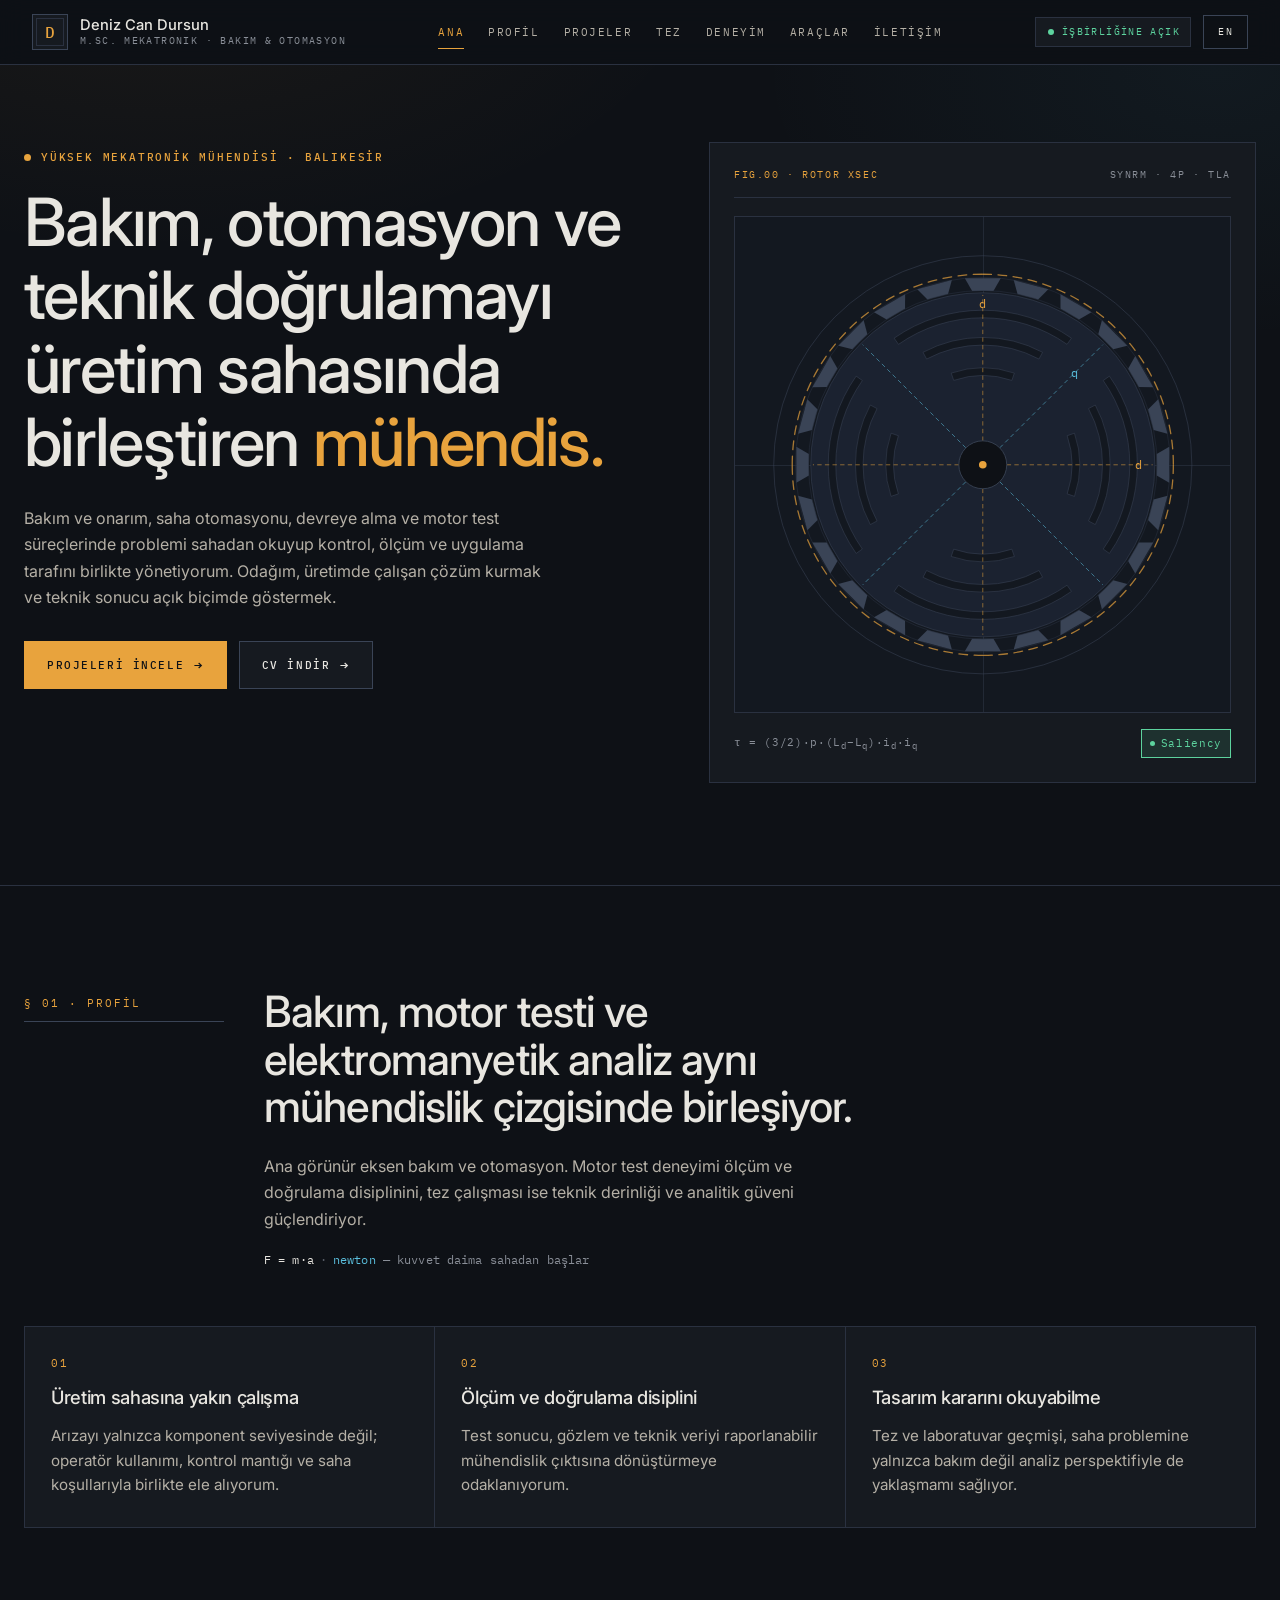
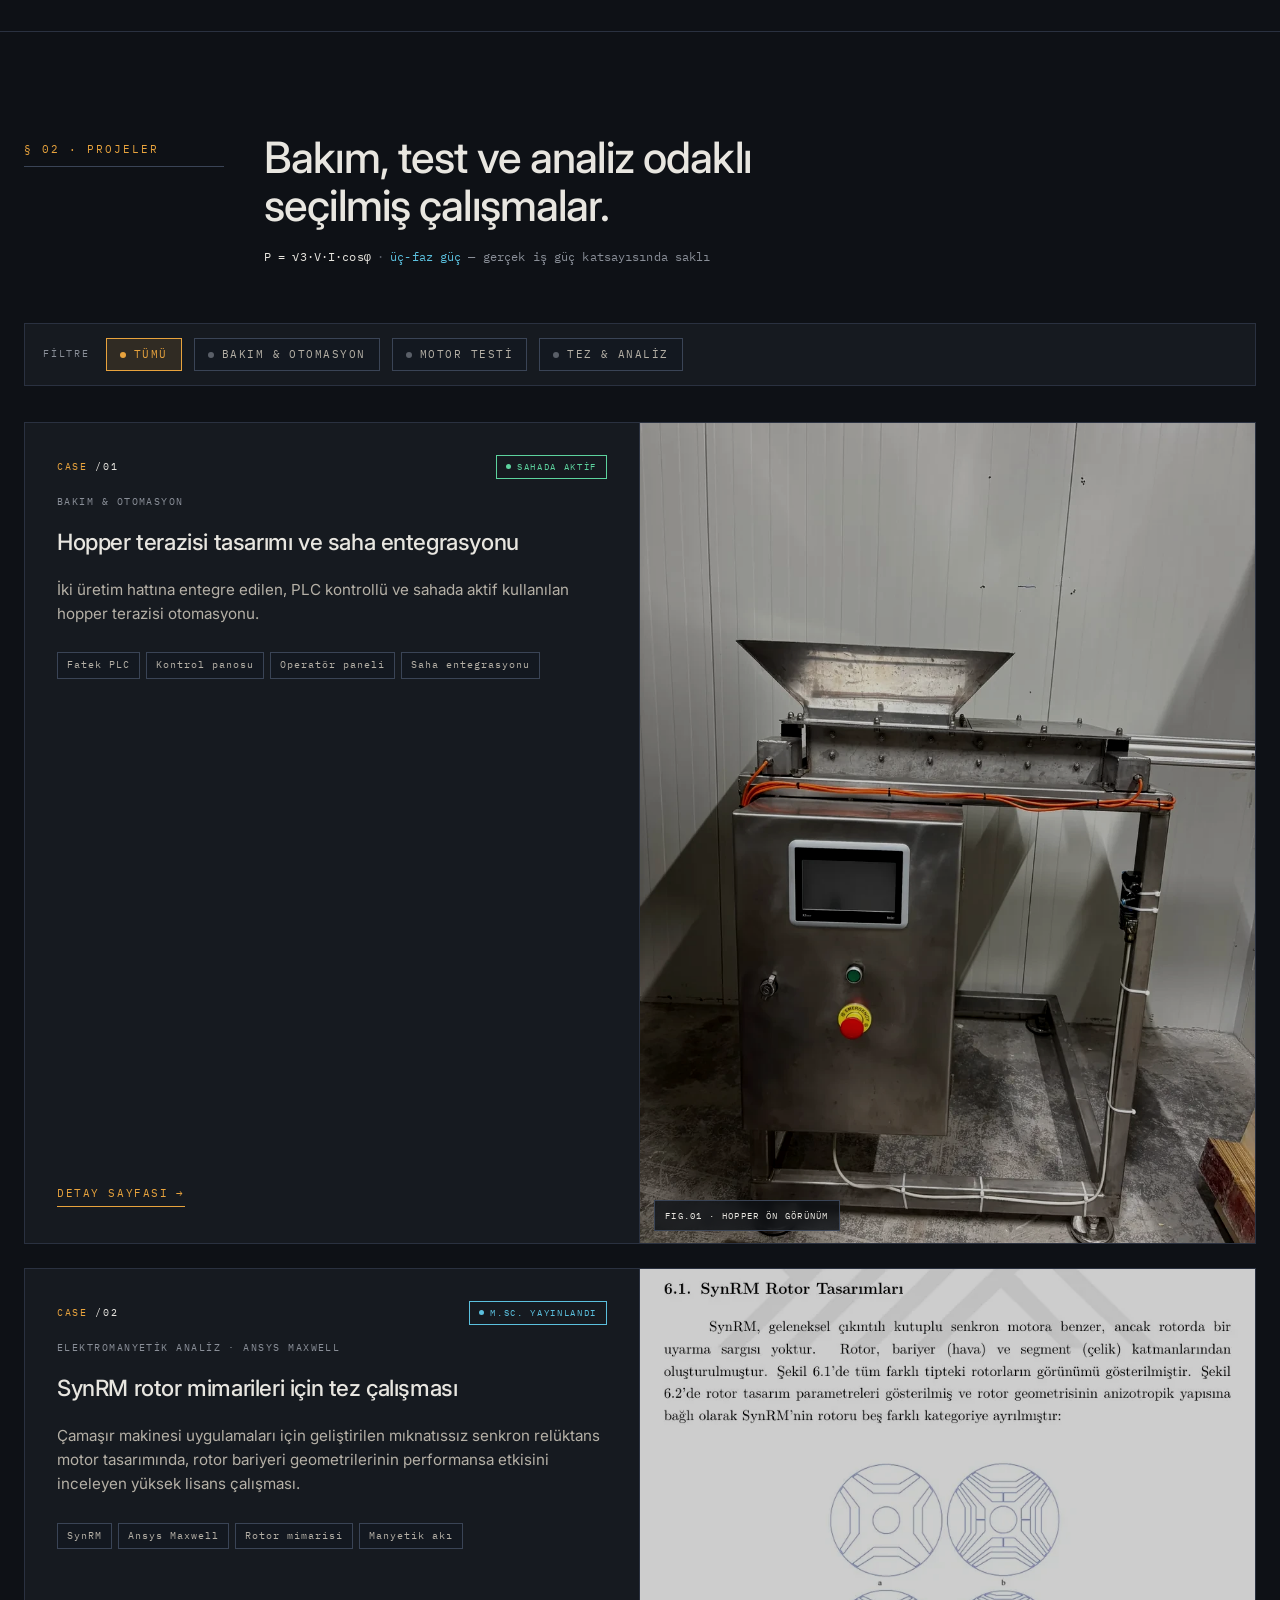
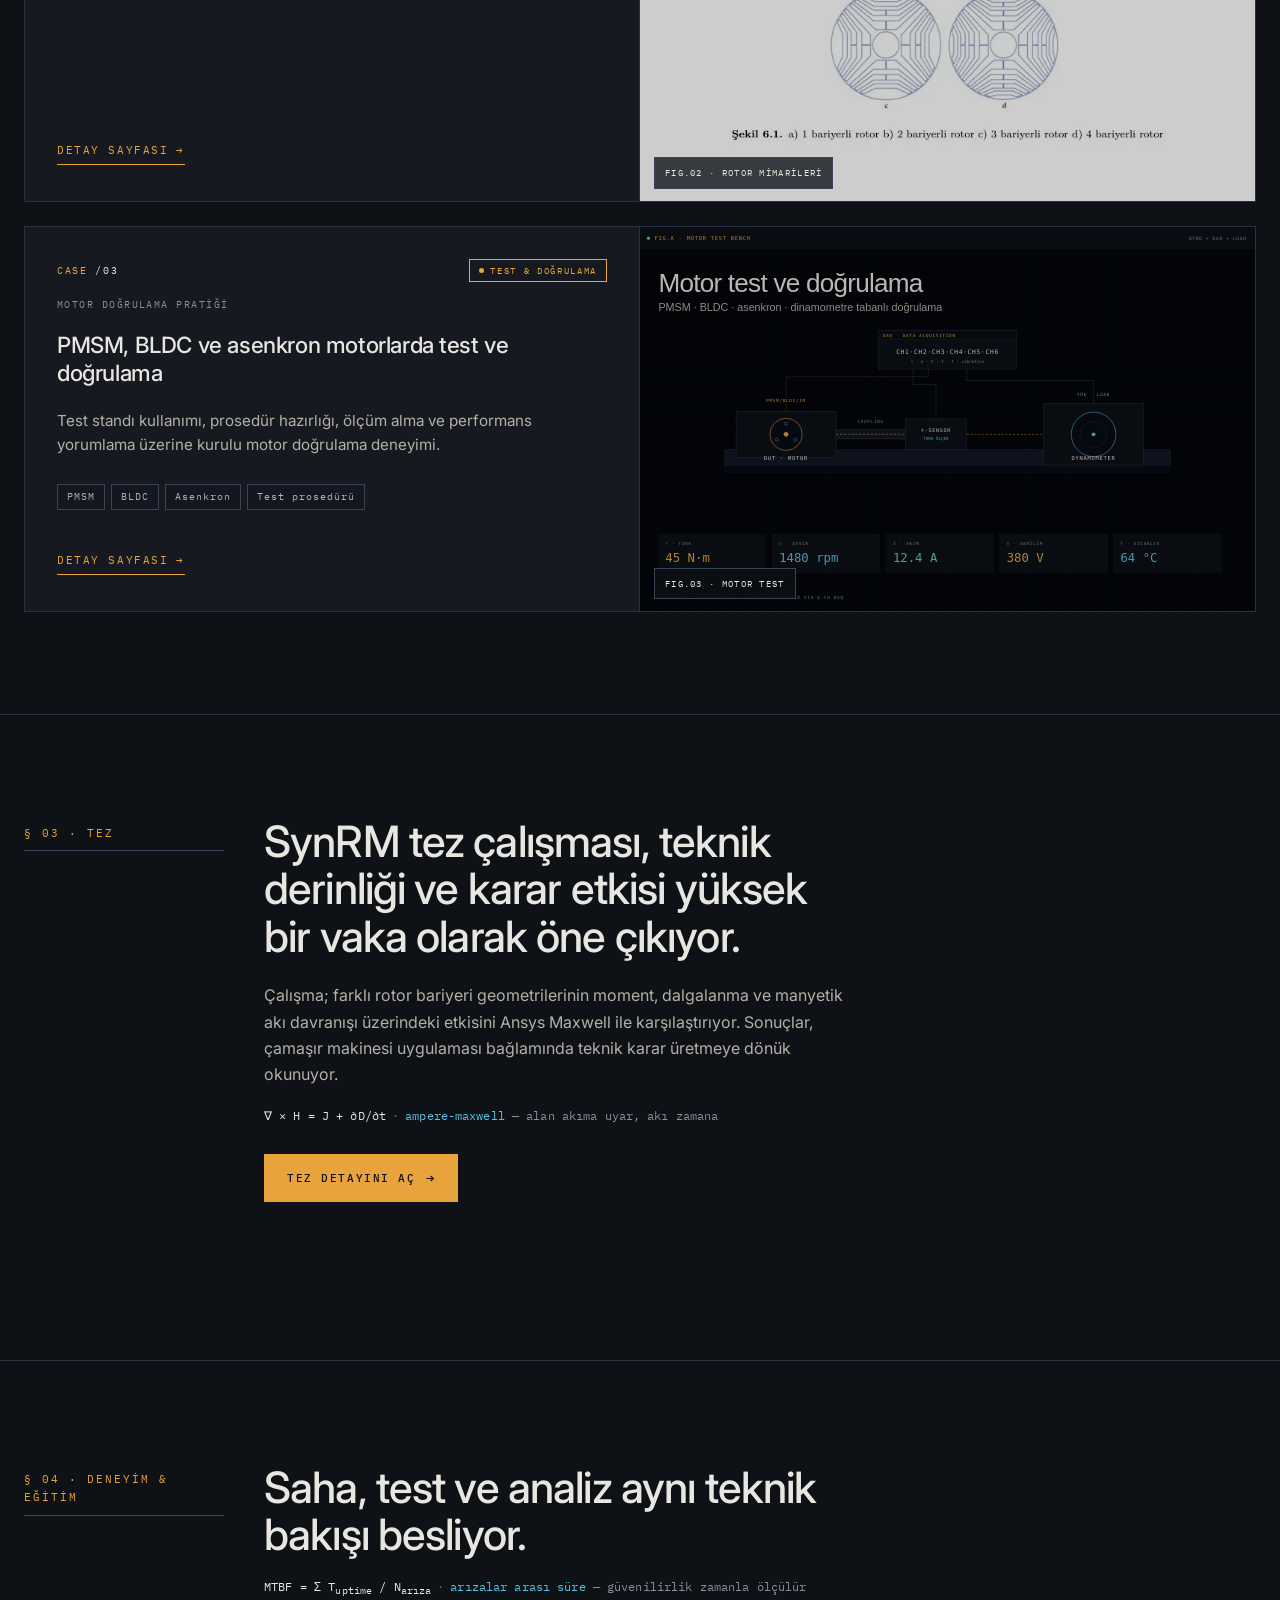
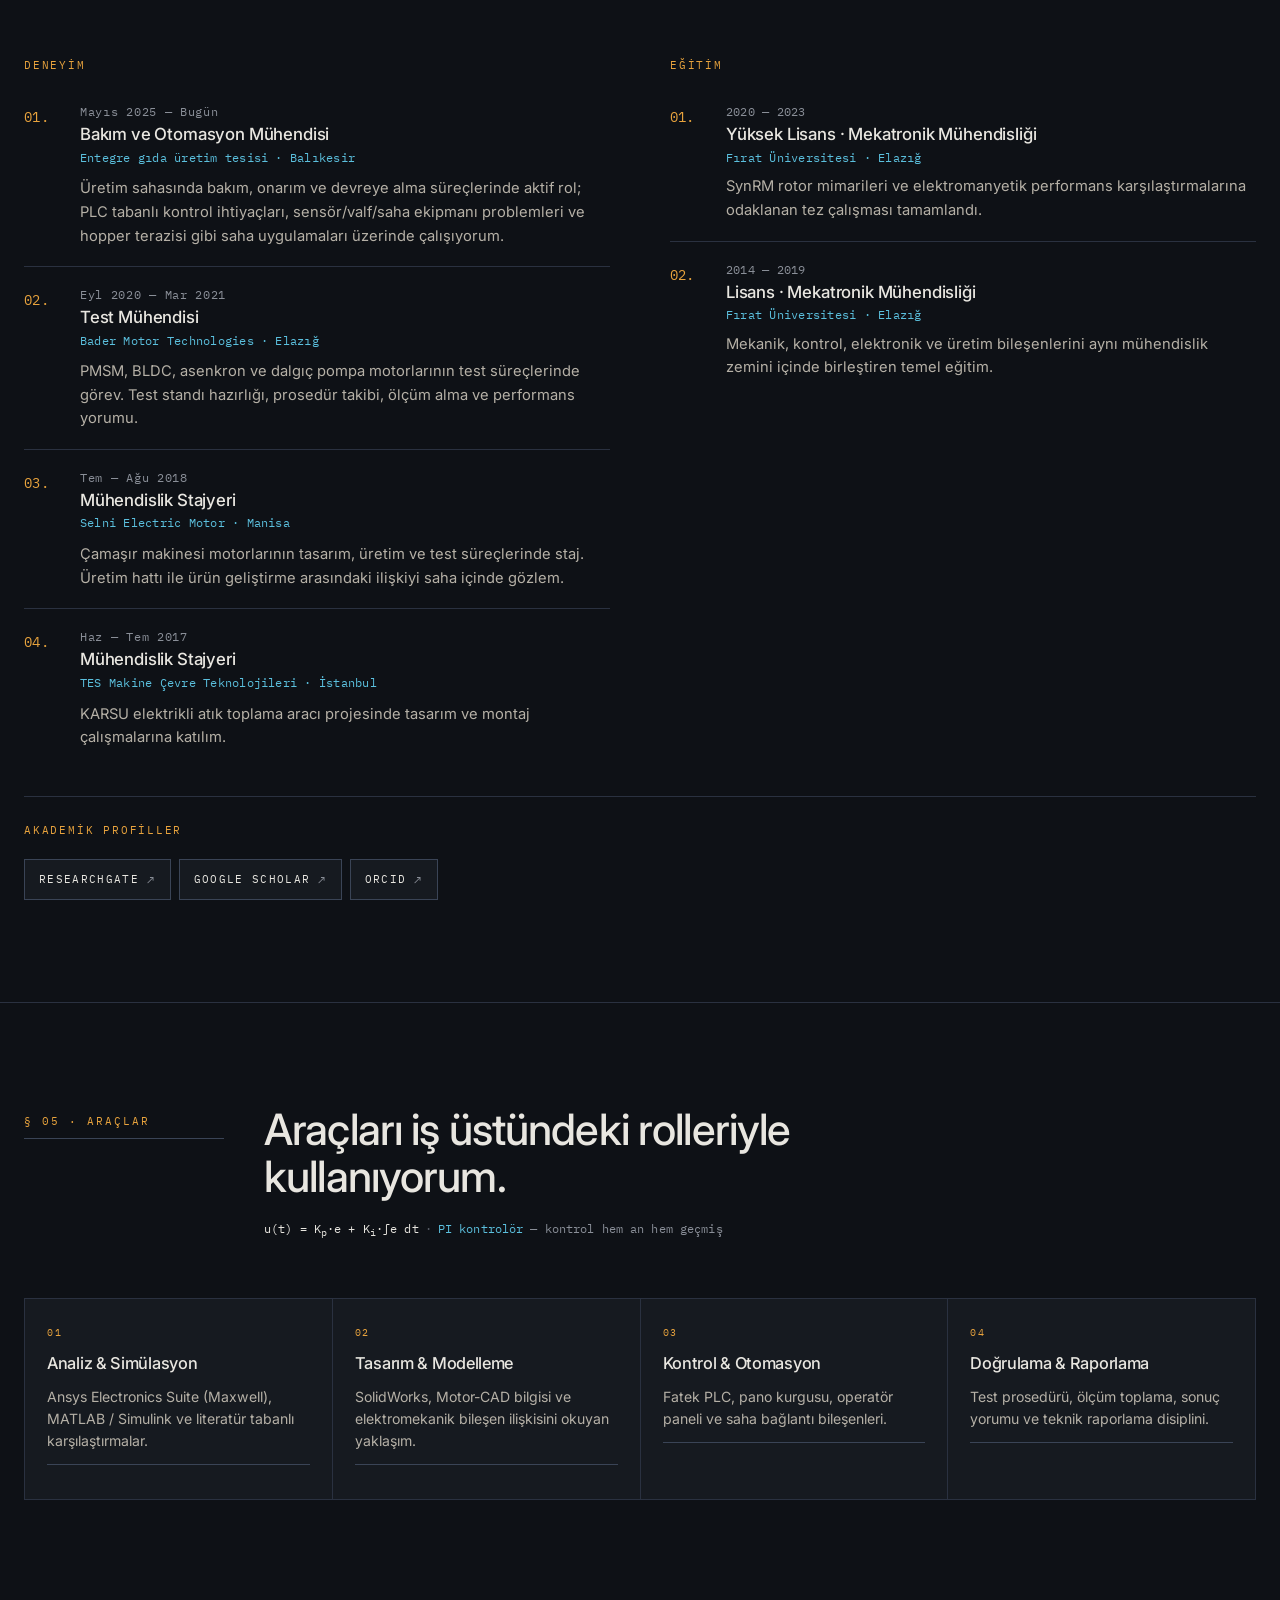
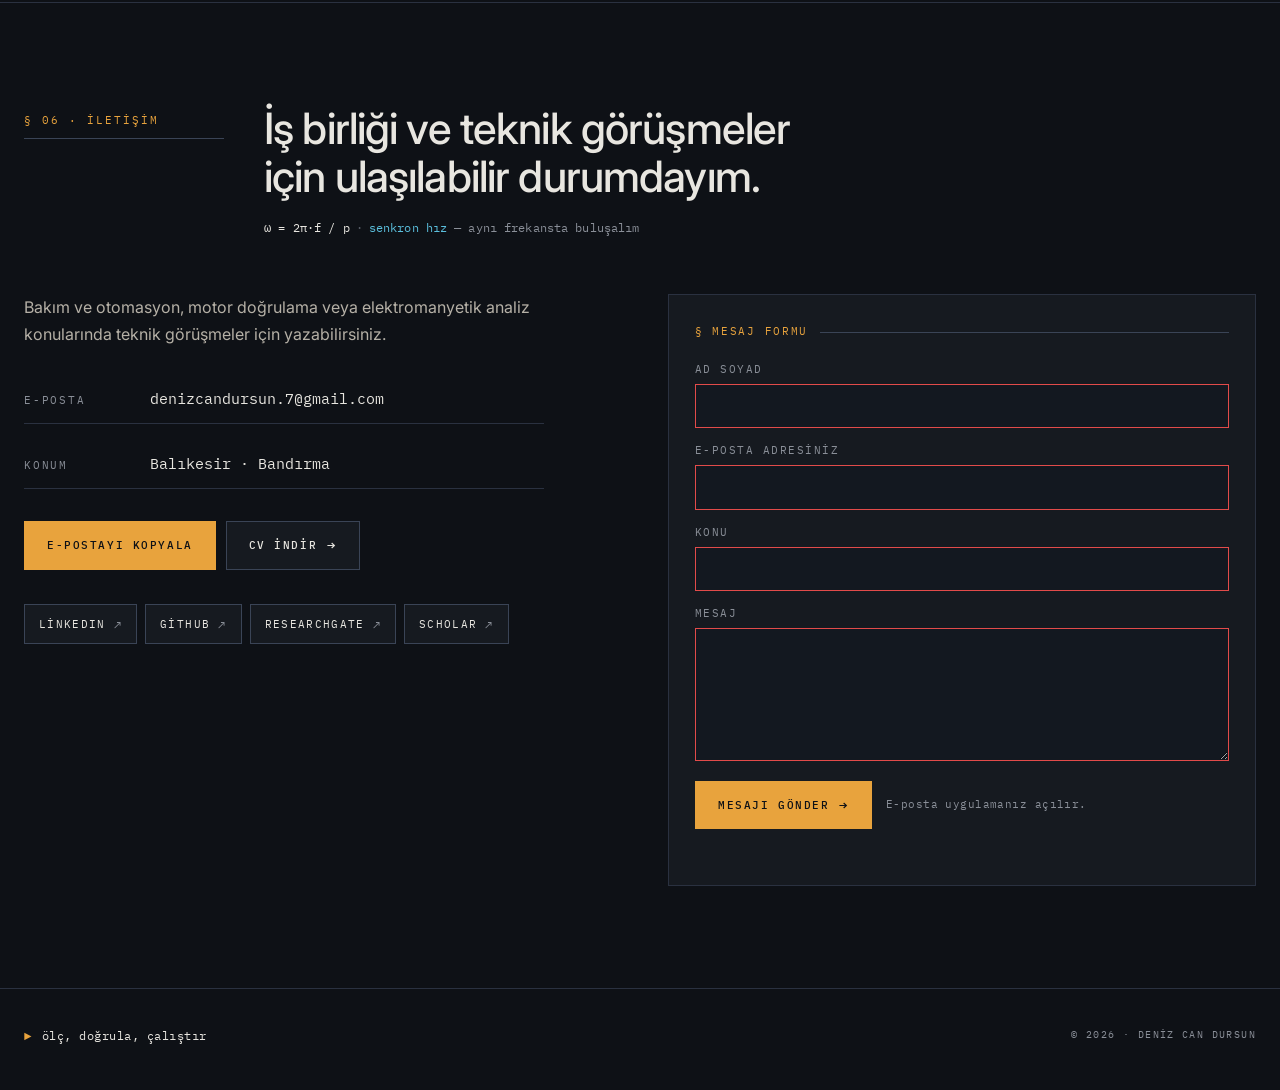
==== commit e8d899dc: "update city" ====
--- a/index.html
+++ b/index.html
@@ -84,7 +84,7 @@
     <div class="container">
       <div class="hero-grid">
         <div class="hero-copy reveal">
-          <div class="eyebrow">Yüksek Mekatronik Mühendisi · İzmir</div>
+          <div class="eyebrow">Yüksek Mekatronik Mühendisi · Balıkesir</div>
           <h1>Bakım, otomasyon ve teknik doğrulamayı üretim sahasında birleştiren <span class="amber">mühendis.</span></h1>
           <p class="lead">Bakım ve onarım, saha otomasyonu, devreye alma ve motor test süreçlerinde problemi sahadan okuyup kontrol, ölçüm ve uygulama tarafını birlikte yönetiyorum. Odağım, üretimde çalışan çözüm kurmak ve teknik sonucu açık biçimde göstermek.</p>
 
@@ -495,7 +495,7 @@
             </div>
             <div class="contact-row-simple">
               <span class="row-label">Konum</span>
-              <span class="row-value">İzmir · Bornova</span>
+              <span class="row-value">Balıkesir · Bandırma</span>
             </div>
             <div class="contact-actions-row">
               <button class="btn btn-primary no-arrow" type="button" id="copyEmail" data-email="denizcandursun.7@gmail.com">E-postayı kopyala</button>
